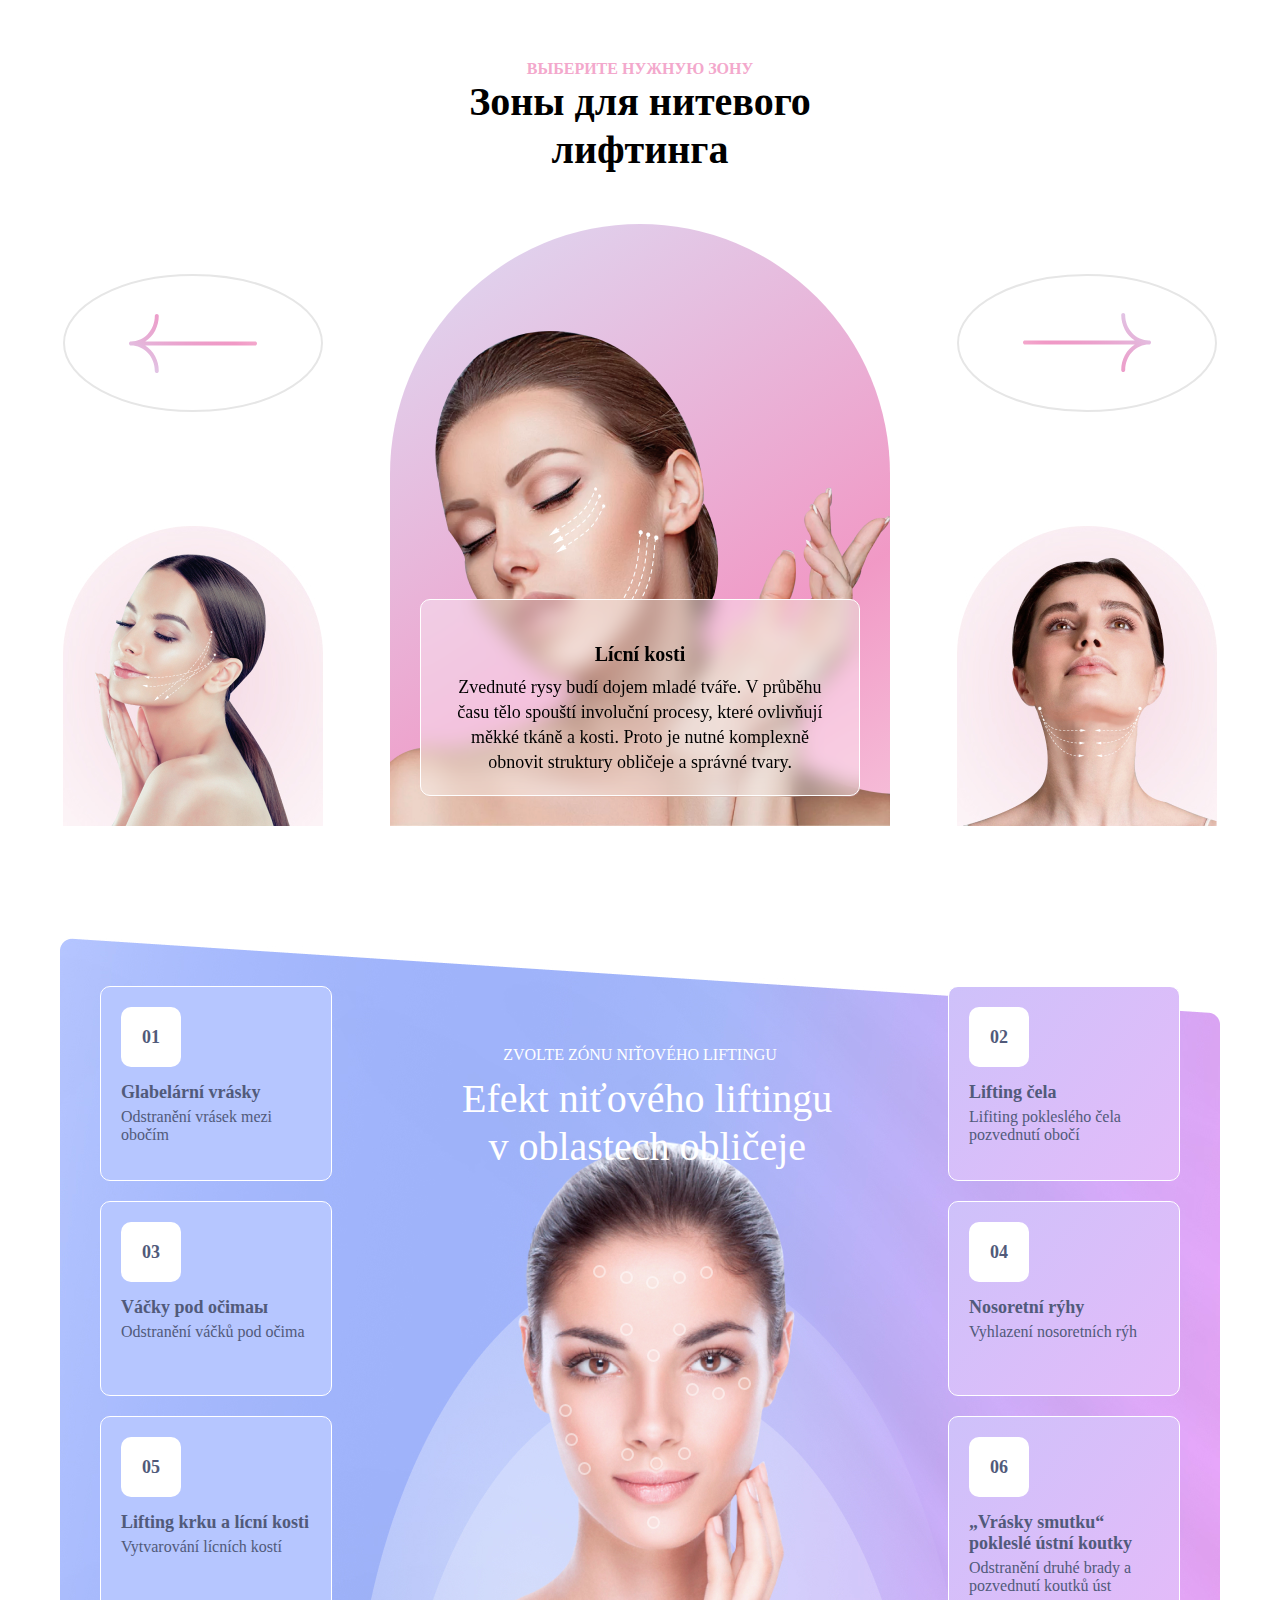
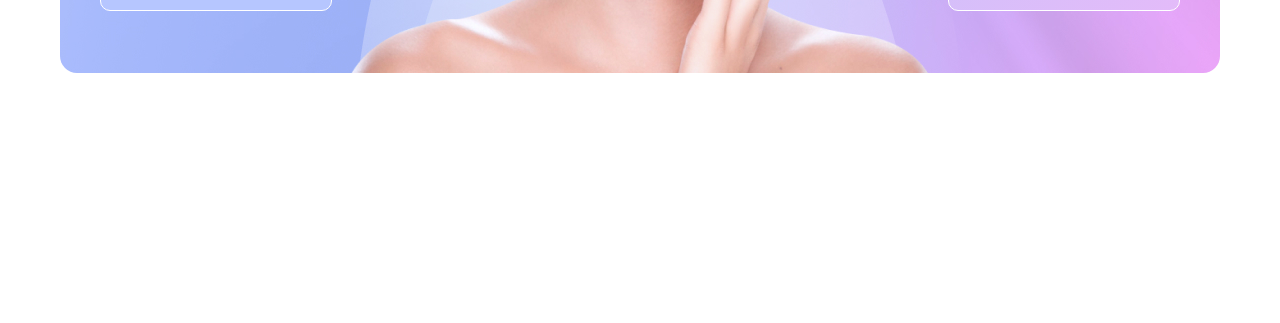
==== src/index.html @ 5f9438d7 "updated slider added chezh text" ====
<!DOCTYPE html>
<html lang="ru">
<head>
  <meta charset="UTF-8">
  <meta name="viewport" content="width=device-width, initial-scale=1.0">
  <title>Project Name</title>
  <link rel="stylesheet" href="css/style.css">
  <link rel="preload" as="image" href="./img/big-one_1.png">
  <link rel="preload" as="image" href="./img/big-one_2.png">
  <link rel="preload" as="image" href="./img/big-one_3.png">
  <link rel="preload" as="image" href="./img/big-one_4.png">
  <link rel="preload" as="image" href="./img/big-one_5.png">
  <link rel="preload" as="image" href="./img/big-one_6.png">
  <link rel="preload" as="image" href="./img/small-one_1.jpg">
  <link rel="preload" as="image" href="./img/small-one_2.jpg">
  <link rel="preload" as="image" href="./img/small-one_3.jpg">
  <link rel="preload" as="image" href="./img/small-one_4.jpg">
  <link rel="preload" as="image" href="./img/small-one_5.jpg">
  <link rel="preload" as="image" href="./img/small-one_6.jpg">
</head>
<body>  

<section class="lift">
  <div class="container">
    <div class="lift-title">
      <div class="lift-title__uptitle">Выберите нужную зону</div>
      <h2 class="lift-title__title">Зоны для нитевого лифтинга</h2>
    </div>
    <div class="lift-slider">
      <div class="lift-slider__1 lift-slider_small">
        <div class="lift-slider__button">
          <img src="./img/arrow-left.svg" class="arrow-left">
        </div>
        <div class="lift-slider__image_small">
          <img src="./img/small-one_1.jpg" class="slider-item">
        </div>
      </div>
      <div class="lift-slider__2 lift-slider_big">
        <div class="lift-slider__image_big">
          <img src="./img/big-one_2.png" class="slider-item">
          <div class="lift-slider__description">
            <!-- <img src="./img/arrow-down.svg" class="lift-slider__description-img-pc">
            <img src="./img/arrow-down-mobile.svg" class="lift-slider__description-img-mobile"> -->
            <div class="lift-slider__title">
              Lícní kosti
            </div>
            <div class="lift-slider__subtitle">
              Zvednuté rysy budí dojem mladé tváře. V průběhu času tělo spouští involuční procesy, které
              ovlivňují měkké tkáně a kosti. Proto je nutné komplexně obnovit struktury obličeje a správné tvary.
            </div>
          </div>
        </div>
      </div>
      <div class="lift-slider__3 lift-slider_small">
        <div class="lift-slider__button">
          <img src="./img/arrow-right.svg" class="arrow-right">
        </div>
        <div class="lift-slider__image_small">
          <img src="./img/small-one_3.jpg" class="slider-item">
        </div>
      </div>
    </div>
    <div class="lift-arrows-mobile">
      <img src="./img/arrow-left.svg" class="arrow-left">
      <img src="./img/arrow-right.svg" class="arrow-right">
    </div>
  </div>
</section>

<section class="zone">
  <div class="container">
    <div class="zone-block">
      <div class="zone-description">
        <div class="zone-desciprtion__item" data-zone="1">
          <div class="zone-desciprtion__item-count">
            01
          </div>
          <div class="zone-desciprtion__item-title">
            Glabelární vrásky
          </div>
          <div class="zone-desciprtion__item-description">
            Odstranění vrásek mezi obočím
          </div>
        </div>
        <div class="zone-desciprtion__item" data-zone="3">
          <div class="zone-desciprtion__item-count">
            03
          </div>
          <div class="zone-desciprtion__item-title">
            Váčky pod očimaы
          </div>
          <div class="zone-desciprtion__item-description">
            Odstranění váčků pod očima
          </div>
        </div>
        <div class="zone-desciprtion__item" data-zone="5">
          <div class="zone-desciprtion__item-count">
            05
          </div>
          <div class="zone-desciprtion__item-title">
            Lifting krku a lícní kosti
          </div>
          <div class="zone-desciprtion__item-description">
            Vytvarování lícních kostí
          </div>
        </div>
      </div>
      <div class="zone-center">
        <div class="zone-center__uptitle" style="text-transform: uppercase;">
          Zvolte zónu niťového liftingu
        </div>
        <div class="zone-center__title">
          Efekt niťového liftingu v oblastech obličeje
        </div>
        <!-- zone dots -->
        <div class="zone-center__dots">
          <!-- zone dots 1 -->
          <div class="zone-center__dot_1 zone-center__dot-block" data-zone="1">
            <div class="zone-center__dot"></div>
            <div class="zone-center__dot"></div>
            <div class="zone-center__dot"></div>
          </div>
          <!-- zone dots 2 -->
          <div class="zone-center__dot_2 zone-center__dot-block" data-zone="2">
            <div class="zone-center__dot"></div>
            <div class="zone-center__dot"></div>
            <div class="zone-center__dot"></div>
            <div class="zone-center__dot"></div>
            <div class="zone-center__dot"></div>
          </div>
          <!-- zone dots 3 -->
          <div class="zone-center__dot_3 zone-center__dot-block" data-zone="3">
            <div class="zone-center__dot"></div>
            <div class="zone-center__dot"></div>
            <div class="zone-center__dot"></div>
          </div>
          <!-- zone dots 4 -->
          <div class="zone-center__dot_4 zone-center__dot-block" data-zone="4">
            <div class="zone-center__dot"></div>
            <div class="zone-center__dot"></div>
            <div class="zone-center__dot"></div>
          </div>
          <!-- zone dots 5 -->
          <div class="zone-center__dot_5 zone-center__dot-block" data-zone="5">
            <div class="zone-center__dot"></div>
            <div class="zone-center__dot"></div>
            <div class="zone-center__dot"></div>
          </div>
          <!-- zone dots 6 -->
          <div class="zone-center__dot_6 zone-center__dot-block" data-zone="6">
            <div class="zone-center__dot"></div>
          </div>
        </div>
        <!-- zone dots -->
        <div class="zone-center__description-mobile">
          <div class="zone-center__description-mobile__title">
            Название зоны
          </div>
          <div class="zone-center__description-mobile__subtitle">
            Разглаживание “мешков под глазами”
          </div>
        </div>
      </div>
      <div class="zone-description">
        <div class="zone-desciprtion__item zone-desciprtion__item_purple" data-zone="2">
          <div class="zone-desciprtion__item-count">
            02
          </div>
          <div class="zone-desciprtion__item-title">
            Lifting čela
          </div>
          <div class="zone-desciprtion__item-description">
            Lifiting pokleslého čela pozvednutí obočí
          </div>
        </div>
        <div class="zone-desciprtion__item zone-desciprtion__item_purple" data-zone="4">
          <div class="zone-desciprtion__item-count">
            04
          </div>
          <div class="zone-desciprtion__item-title">
            Nosoretní rýhy
          </div>
          <div class="zone-desciprtion__item-description">
            Vyhlazení nosoretních rýh
          </div>
        </div>
        <div class="zone-desciprtion__item zone-desciprtion__item_purple" data-zone="6">
          <div class="zone-desciprtion__item-count">
            06
          </div>
          <div class="zone-desciprtion__item-title">
            „Vrásky smutku“ pokleslé ústní koutky
          </div>
          <div class="zone-desciprtion__item-description">
            Odstranění druhé brady a pozvednutí koutků úst
          </div>
        </div>
      </div>
    </div>
  </div>
</section>

<script src="js/main.js"></script>
</body>
</html>
---- src/css/style.css ----
/*! normalize.css v8.0.1 | MIT License | github.com/necolas/normalize.css */
/* Document
   ========================================================================== */
/**
 * 1. Correct the line height in all browsers.
 * 2. Prevent adjustments of font size after orientation changes in iOS.
 */
html {
  line-height: 1.15;
  /* 1 */
  -webkit-text-size-adjust: 100%;
  /* 2 */
}

/* Sections
   ========================================================================== */
/**
 * Remove the margin in all browsers.
 */
body {
  margin: 0;
  font-variant-numeric: lining-nums;
  font-feature-settings: 'lnum';
  -moz-font-feature-settings: 'lnum=1';
  -ms-font-feature-settings: 'lnum';
  -webkit-font-feature-settings: 'lnum';
  -o-font-feature-settings: 'lnum';
}

/**
 * Render the `main` element consistently in IE.
 */
main {
  display: block;
}

/**
 * Correct the font size and margin on `h1` elements within `section` and
 * `article` contexts in Chrome, Firefox, and Safari.
 */
h1 {
  font-size: 2em;
  margin: 0.67em 0;
}

/* Grouping content
   ========================================================================== */
/**
 * 1. Add the correct box sizing in Firefox.
 * 2. Show the overflow in Edge and IE.
 */
hr {
  -webkit-box-sizing: content-box;
          box-sizing: content-box;
  /* 1 */
  height: 0;
  /* 1 */
  overflow: visible;
  /* 2 */
}

/**
 * 1. Correct the inheritance and scaling of font size in all browsers.
 * 2. Correct the odd `em` font sizing in all browsers.
 */
pre {
  font-family: monospace, monospace;
  /* 1 */
  font-size: 1em;
  /* 2 */
}

/* Text-level semantics
   ========================================================================== */
/**
 * Remove the gray background on active links in IE 10.
 */
a {
  background-color: transparent;
}

/**
 * 1. Remove the bottom border in Chrome 57-
 * 2. Add the correct text decoration in Chrome, Edge, IE, Opera, and Safari.
 */
abbr[title] {
  border-bottom: none;
  /* 1 */
  text-decoration: underline;
  /* 2 */
  -webkit-text-decoration: underline dotted;
          text-decoration: underline dotted;
  /* 2 */
}

/**
 * Add the correct font weight in Chrome, Edge, and Safari.
 */
b,
strong {
  font-weight: bolder;
}

/**
 * 1. Correct the inheritance and scaling of font size in all browsers.
 * 2. Correct the odd `em` font sizing in all browsers.
 */
code,
kbd,
samp {
  font-family: monospace, monospace;
  /* 1 */
  font-size: 1em;
  /* 2 */
}

/**
 * Add the correct font size in all browsers.
 */
small {
  font-size: 80%;
}

/**
 * Prevent `sub` and `sup` elements from affecting the line height in
 * all browsers.
 */
sub,
sup {
  font-size: 75%;
  line-height: 0;
  position: relative;
  vertical-align: baseline;
}

sub {
  bottom: -0.25em;
}

sup {
  top: -0.5em;
}

/* Embedded content
   ========================================================================== */
/**
 * Remove the border on images inside links in IE 10.
 */
img {
  border-style: none;
}

/* Forms
   ========================================================================== */
/**
 * 1. Change the font styles in all browsers.
 * 2. Remove the margin in Firefox and Safari.
 */
button,
input,
optgroup,
select,
textarea {
  font-family: inherit;
  /* 1 */
  font-size: 100%;
  /* 1 */
  line-height: 1.15;
  /* 1 */
  margin: 0;
  /* 2 */
}

/**
 * Show the overflow in IE.
 * 1. Show the overflow in Edge.
 */
button,
input {
  /* 1 */
  overflow: visible;
}

/**
 * Remove the inheritance of text transform in Edge, Firefox, and IE.
 * 1. Remove the inheritance of text transform in Firefox.
 */
button,
select {
  /* 1 */
  text-transform: none;
}

/**
 * Correct the inability to style clickable types in iOS and Safari.
 */
button,
[type="button"],
[type="reset"],
[type="submit"] {
  -webkit-appearance: button;
}

/**
 * Remove the inner border and padding in Firefox.
 */
button::-moz-focus-inner,
[type="button"]::-moz-focus-inner,
[type="reset"]::-moz-focus-inner,
[type="submit"]::-moz-focus-inner {
  border-style: none;
  padding: 0;
}

/**
 * Restore the focus styles unset by the previous rule.
 */
button:-moz-focusring,
[type="button"]:-moz-focusring,
[type="reset"]:-moz-focusring,
[type="submit"]:-moz-focusring {
  outline: 1px dotted ButtonText;
}

/**
 * Correct the padding in Firefox.
 */
fieldset {
  padding: 0.35em 0.75em 0.625em;
}

/**
 * 1. Correct the text wrapping in Edge and IE.
 * 2. Correct the color inheritance from `fieldset` elements in IE.
 * 3. Remove the padding so developers are not caught out when they zero out
 *    `fieldset` elements in all browsers.
 */
legend {
  -webkit-box-sizing: border-box;
          box-sizing: border-box;
  /* 1 */
  color: inherit;
  /* 2 */
  display: table;
  /* 1 */
  max-width: 100%;
  /* 1 */
  padding: 0;
  /* 3 */
  white-space: normal;
  /* 1 */
}

/**
 * Add the correct vertical alignment in Chrome, Firefox, and Opera.
 */
progress {
  vertical-align: baseline;
}

/**
 * Remove the default vertical scrollbar in IE 10+.
 */
textarea {
  overflow: auto;
}

/**
 * 1. Add the correct box sizing in IE 10.
 * 2. Remove the padding in IE 10.
 */
[type="checkbox"],
[type="radio"] {
  -webkit-box-sizing: border-box;
          box-sizing: border-box;
  /* 1 */
  padding: 0;
  /* 2 */
}

/**
 * Correct the cursor style of increment and decrement buttons in Chrome.
 */
[type="number"]::-webkit-inner-spin-button,
[type="number"]::-webkit-outer-spin-button {
  height: auto;
}

/**
 * 1. Correct the odd appearance in Chrome and Safari.
 * 2. Correct the outline style in Safari.
 */
[type="search"] {
  -webkit-appearance: textfield;
  /* 1 */
  outline-offset: -2px;
  /* 2 */
}

/**
 * Remove the inner padding in Chrome and Safari on macOS.
 */
[type="search"]::-webkit-search-decoration {
  -webkit-appearance: none;
}

/**
 * 1. Correct the inability to style clickable types in iOS and Safari.
 * 2. Change font properties to `inherit` in Safari.
 */
::-webkit-file-upload-button {
  -webkit-appearance: button;
  /* 1 */
  font: inherit;
  /* 2 */
}

/* Interactive
   ========================================================================== */
/*
 * Add the correct display in Edge, IE 10+, and Firefox.
 */
details {
  display: block;
}

/*
 * Add the correct display in all browsers.
 */
summary {
  display: list-item;
}

/* Misc
   ========================================================================== */
/**
 * Add the correct display in IE 10+.
 */
template {
  display: none;
}

/**
 * Add the correct display in IE 10.
 */
[hidden] {
  display: none;
}

h1, h2, h3, h4, h5, h6 {
  margin: 0;
}

ul {
  padding: 0;
}

ul li {
  list-style: none;
  margin: 0;
}

button {
  border: none;
  outline: none;
}

input {
  outline: none;
}

.slick-slide:focus {
  outline: none;
}

a {
  text-decoration: none;
  color: inherit;
}

a:visited {
  text-decoration: none;
  color: inherit;
}

/* Slider */
.slick-slider {
  position: relative;
  display: block;
  -webkit-box-sizing: border-box;
          box-sizing: border-box;
  -webkit-user-select: none;
  -moz-user-select: none;
  -ms-user-select: none;
  user-select: none;
  -webkit-touch-callout: none;
  -khtml-user-select: none;
  -ms-touch-action: pan-y;
  touch-action: pan-y;
  -webkit-tap-highlight-color: transparent;
}

.slick-list {
  position: relative;
  display: block;
  overflow: hidden;
  margin: 0;
  padding: 0;
}

.slick-list:focus {
  outline: none;
}

.slick-list.dragging {
  cursor: pointer;
  cursor: hand;
}

.slick-slider .slick-track,
.slick-slider .slick-list {
  -webkit-transform: translate3d(0, 0, 0);
  transform: translate3d(0, 0, 0);
}

.slick-track {
  position: relative;
  top: 0;
  left: 0;
  display: block;
  margin-left: auto;
  margin-right: auto;
}

.slick-track:before,
.slick-track:after {
  display: table;
  content: '';
}

.slick-track:after {
  clear: both;
}

.slick-loading .slick-track {
  visibility: hidden;
}

.slick-slide {
  display: none;
  float: left;
  height: 100%;
  min-height: 1px;
}

[dir='rtl'] .slick-slide {
  float: right;
}

.slick-slide img {
  display: block;
}

.slick-slide.slick-loading img {
  display: none;
}

.slick-slide.dragging img {
  pointer-events: none;
}

.slick-initialized .slick-slide {
  display: block;
}

.slick-loading .slick-slide {
  visibility: hidden;
}

.slick-vertical .slick-slide {
  display: block;
  height: auto;
  border: 1px solid transparent;
}

.slick-arrow.slick-hidden {
  display: none;
}

.fade-in {
  -webkit-animation: fadeIn ease 0.5s;
          animation: fadeIn ease 0.5s;
}

@keyframes fadeIn {
  0% {
    opacity: 0;
  }
  100% {
    opacity: 1;
  }
}

@-webkit-keyframes fadeIn {
  0% {
    opacity: 0;
  }
  100% {
    opacity: 1;
  }
}

body.compensate-for-scrollbar {
  overflow: hidden;
}

.fancybox-active {
  height: auto;
}

.fancybox-is-hidden {
  left: -9999px;
  margin: 0;
  position: absolute !important;
  top: -9999px;
  visibility: hidden;
}

.fancybox-container {
  -webkit-backface-visibility: hidden;
  height: 100%;
  left: 0;
  outline: none;
  position: fixed;
  -webkit-tap-highlight-color: transparent;
  top: 0;
  -ms-touch-action: manipulation;
  touch-action: manipulation;
  -webkit-transform: translateZ(0);
          transform: translateZ(0);
  width: 100%;
  z-index: 99992;
}

.fancybox-container * {
  -webkit-box-sizing: border-box;
          box-sizing: border-box;
}

.fancybox-outer,
.fancybox-inner,
.fancybox-bg,
.fancybox-stage {
  bottom: 0;
  left: 0;
  position: absolute;
  right: 0;
  top: 0;
}

.fancybox-outer {
  -webkit-overflow-scrolling: touch;
  overflow-y: auto;
}

.fancybox-bg {
  background: #1e1e1e;
  opacity: 0;
  -webkit-transition-duration: inherit;
          transition-duration: inherit;
  -webkit-transition-property: opacity;
  transition-property: opacity;
  -webkit-transition-timing-function: cubic-bezier(0.47, 0, 0.74, 0.71);
          transition-timing-function: cubic-bezier(0.47, 0, 0.74, 0.71);
}

.fancybox-is-open .fancybox-bg {
  opacity: .9;
  -webkit-transition-timing-function: cubic-bezier(0.22, 0.61, 0.36, 1);
          transition-timing-function: cubic-bezier(0.22, 0.61, 0.36, 1);
}

.fancybox-infobar,
.fancybox-toolbar,
.fancybox-caption,
.fancybox-navigation .fancybox-button {
  direction: ltr;
  opacity: 0;
  position: absolute;
  -webkit-transition: opacity .25s ease, visibility 0s ease .25s;
  transition: opacity .25s ease, visibility 0s ease .25s;
  visibility: hidden;
  z-index: 99997;
}

.fancybox-show-infobar .fancybox-infobar,
.fancybox-show-toolbar .fancybox-toolbar,
.fancybox-show-caption .fancybox-caption,
.fancybox-show-nav .fancybox-navigation .fancybox-button {
  opacity: 1;
  -webkit-transition: opacity .25s ease 0s, visibility 0s ease 0s;
  transition: opacity .25s ease 0s, visibility 0s ease 0s;
  visibility: visible;
}

.fancybox-infobar {
  color: #ccc;
  font-size: 13px;
  -webkit-font-smoothing: subpixel-antialiased;
  height: 44px;
  left: 0;
  line-height: 44px;
  min-width: 44px;
  mix-blend-mode: difference;
  padding: 0 10px;
  pointer-events: none;
  top: 0;
  -webkit-touch-callout: none;
  -webkit-user-select: none;
  -moz-user-select: none;
  -ms-user-select: none;
  user-select: none;
}

.fancybox-toolbar {
  right: 0;
  top: 0;
}

.fancybox-stage {
  direction: ltr;
  overflow: visible;
  -webkit-transform: translateZ(0);
          transform: translateZ(0);
  z-index: 99994;
}

.fancybox-is-open .fancybox-stage {
  overflow: hidden;
}

.fancybox-slide {
  -webkit-backface-visibility: hidden;
  /* Using without prefix would break IE11 */
  display: none;
  height: 100%;
  left: 0;
  outline: none;
  overflow: auto;
  -webkit-overflow-scrolling: touch;
  padding: 44px;
  position: absolute;
  text-align: center;
  top: 0;
  -webkit-transition-property: opacity, -webkit-transform;
  transition-property: opacity, -webkit-transform;
  transition-property: transform, opacity;
  transition-property: transform, opacity, -webkit-transform;
  white-space: normal;
  width: 100%;
  z-index: 99994;
}

.fancybox-slide::before {
  content: '';
  display: inline-block;
  font-size: 0;
  height: 100%;
  vertical-align: middle;
  width: 0;
}

.fancybox-is-sliding .fancybox-slide,
.fancybox-slide--previous,
.fancybox-slide--current,
.fancybox-slide--next {
  display: block;
}

.fancybox-slide--image {
  overflow: hidden;
  padding: 44px 0;
}

.fancybox-slide--image::before {
  display: none;
}

.fancybox-slide--html {
  padding: 6px;
}

.fancybox-content {
  background: #fff;
  display: inline-block;
  margin: 0;
  max-width: 100%;
  overflow: auto;
  -webkit-overflow-scrolling: touch;
  padding: 44px;
  position: relative;
  text-align: left;
  vertical-align: middle;
}

.fancybox-slide--image .fancybox-content {
  -webkit-animation-timing-function: cubic-bezier(0.5, 0, 0.14, 1);
          animation-timing-function: cubic-bezier(0.5, 0, 0.14, 1);
  -webkit-backface-visibility: hidden;
  background: transparent;
  background-repeat: no-repeat;
  background-size: 100% 100%;
  left: 0;
  max-width: none;
  overflow: visible;
  padding: 0;
  position: absolute;
  top: 0;
  -webkit-transform-origin: top left;
          transform-origin: top left;
  -webkit-transition-property: opacity, -webkit-transform;
  transition-property: opacity, -webkit-transform;
  transition-property: transform, opacity;
  transition-property: transform, opacity, -webkit-transform;
  -webkit-user-select: none;
  -moz-user-select: none;
  -ms-user-select: none;
  user-select: none;
  z-index: 99995;
}

.fancybox-can-zoomOut .fancybox-content {
  cursor: -webkit-zoom-out;
  cursor: zoom-out;
}

.fancybox-can-zoomIn .fancybox-content {
  cursor: -webkit-zoom-in;
  cursor: zoom-in;
}

.fancybox-can-swipe .fancybox-content,
.fancybox-can-pan .fancybox-content {
  cursor: -webkit-grab;
  cursor: grab;
}

.fancybox-is-grabbing .fancybox-content {
  cursor: -webkit-grabbing;
  cursor: grabbing;
}

.fancybox-container [data-selectable='true'] {
  cursor: text;
}

.fancybox-image,
.fancybox-spaceball {
  background: transparent;
  border: 0;
  height: 100%;
  left: 0;
  margin: 0;
  max-height: none;
  max-width: none;
  padding: 0;
  position: absolute;
  top: 0;
  -webkit-user-select: none;
  -moz-user-select: none;
  -ms-user-select: none;
  user-select: none;
  width: 100%;
}

.fancybox-spaceball {
  z-index: 1;
}

.fancybox-slide--video .fancybox-content,
.fancybox-slide--map .fancybox-content,
.fancybox-slide--pdf .fancybox-content,
.fancybox-slide--iframe .fancybox-content {
  height: 100%;
  overflow: visible;
  padding: 0;
  width: 100%;
}

.fancybox-slide--video .fancybox-content {
  background: #000;
}

.fancybox-slide--map .fancybox-content {
  background: #e5e3df;
}

.fancybox-slide--iframe .fancybox-content {
  background: #fff;
}

.fancybox-video,
.fancybox-iframe {
  background: transparent;
  border: 0;
  display: block;
  height: 100%;
  margin: 0;
  overflow: hidden;
  padding: 0;
  width: 100%;
}

/* Fix iOS */
.fancybox-iframe {
  left: 0;
  position: absolute;
  top: 0;
}

.fancybox-error {
  background: #fff;
  cursor: default;
  max-width: 400px;
  padding: 40px;
  width: 100%;
}

.fancybox-error p {
  color: #444;
  font-size: 16px;
  line-height: 20px;
  margin: 0;
  padding: 0;
}

/* Buttons */
.fancybox-button {
  background: rgba(30, 30, 30, 0.6);
  border: 0;
  border-radius: 0;
  -webkit-box-shadow: none;
          box-shadow: none;
  cursor: pointer;
  display: inline-block;
  height: 44px;
  margin: 0;
  padding: 10px;
  position: relative;
  -webkit-transition: color .2s;
  transition: color .2s;
  vertical-align: top;
  visibility: inherit;
  width: 44px;
}

.fancybox-button,
.fancybox-button:visited,
.fancybox-button:link {
  color: #ccc;
}

.fancybox-button:hover {
  color: #fff;
}

.fancybox-button:focus {
  outline: none;
}

.fancybox-button.fancybox-focus {
  outline: 1px dotted;
}

.fancybox-button[disabled],
.fancybox-button[disabled]:hover {
  color: #888;
  cursor: default;
  outline: none;
}

/* Fix IE11 */
.fancybox-button div {
  height: 100%;
}

.fancybox-button svg {
  display: block;
  height: 100%;
  overflow: visible;
  position: relative;
  width: 100%;
}

.fancybox-button svg path {
  fill: currentColor;
  stroke-width: 0;
}

.fancybox-button--play svg:nth-child(2),
.fancybox-button--fsenter svg:nth-child(2) {
  display: none;
}

.fancybox-button--pause svg:nth-child(1),
.fancybox-button--fsexit svg:nth-child(1) {
  display: none;
}

.fancybox-progress {
  background: #ff5268;
  height: 2px;
  left: 0;
  position: absolute;
  right: 0;
  top: 0;
  -webkit-transform: scaleX(0);
          transform: scaleX(0);
  -webkit-transform-origin: 0;
          transform-origin: 0;
  -webkit-transition-property: -webkit-transform;
  transition-property: -webkit-transform;
  transition-property: transform;
  transition-property: transform, -webkit-transform;
  -webkit-transition-timing-function: linear;
          transition-timing-function: linear;
  z-index: 99998;
}

/* Close button on the top right corner of html content */
.fancybox-close-small {
  background: transparent;
  border: 0;
  border-radius: 0;
  color: #ccc;
  cursor: pointer;
  opacity: .8;
  padding: 8px;
  position: absolute;
  right: -12px;
  top: -44px;
  z-index: 401;
}

.fancybox-close-small:hover {
  color: #fff;
  opacity: 1;
}

.fancybox-slide--html .fancybox-close-small {
  color: currentColor;
  padding: 10px;
  right: 0;
  top: 0;
}

.fancybox-slide--image.fancybox-is-scaling .fancybox-content {
  overflow: hidden;
}

.fancybox-is-scaling .fancybox-close-small,
.fancybox-is-zoomable.fancybox-can-pan .fancybox-close-small {
  display: none;
}

/* Navigation arrows */
.fancybox-navigation .fancybox-button {
  background-clip: content-box;
  height: 100px;
  opacity: 0;
  position: absolute;
  top: calc(50% - 50px);
  width: 70px;
}

.fancybox-navigation .fancybox-button div {
  padding: 7px;
}

.fancybox-navigation .fancybox-button--arrow_left {
  left: 0;
  left: env(safe-area-inset-left);
  padding: 31px 26px 31px 6px;
}

.fancybox-navigation .fancybox-button--arrow_right {
  padding: 31px 6px 31px 26px;
  right: 0;
  right: env(safe-area-inset-right);
}

/* Caption */
.fancybox-caption {
  background: -webkit-gradient(linear, left bottom, left top, from(rgba(0, 0, 0, 0.85)), color-stop(50%, rgba(0, 0, 0, 0.3)), color-stop(65%, rgba(0, 0, 0, 0.15)), color-stop(75.5%, rgba(0, 0, 0, 0.075)), color-stop(82.85%, rgba(0, 0, 0, 0.037)), color-stop(88%, rgba(0, 0, 0, 0.019)), to(rgba(0, 0, 0, 0)));
  background: linear-gradient(to top, rgba(0, 0, 0, 0.85) 0%, rgba(0, 0, 0, 0.3) 50%, rgba(0, 0, 0, 0.15) 65%, rgba(0, 0, 0, 0.075) 75.5%, rgba(0, 0, 0, 0.037) 82.85%, rgba(0, 0, 0, 0.019) 88%, rgba(0, 0, 0, 0) 100%);
  bottom: 0;
  color: #eee;
  font-size: 14px;
  font-weight: 400;
  left: 0;
  line-height: 1.5;
  padding: 75px 44px 25px 44px;
  pointer-events: none;
  right: 0;
  text-align: center;
  z-index: 99996;
}

.fancybox-caption--separate {
  margin-top: -50px;
}

.fancybox-caption__body {
  max-height: 50vh;
  overflow: auto;
  pointer-events: all;
}

.fancybox-caption a,
.fancybox-caption a:link,
.fancybox-caption a:visited {
  color: #ccc;
  text-decoration: none;
}

.fancybox-caption a:hover {
  color: #fff;
  text-decoration: underline;
}

/* Loading indicator */
.fancybox-loading {
  -webkit-animation: fancybox-rotate 1s linear infinite;
          animation: fancybox-rotate 1s linear infinite;
  background: transparent;
  border: 4px solid #888;
  border-bottom-color: #fff;
  border-radius: 50%;
  height: 50px;
  left: 50%;
  margin: -25px 0 0 -25px;
  opacity: .7;
  padding: 0;
  position: absolute;
  top: 50%;
  width: 50px;
  z-index: 99999;
}

@-webkit-keyframes fancybox-rotate {
  100% {
    -webkit-transform: rotate(360deg);
            transform: rotate(360deg);
  }
}

@keyframes fancybox-rotate {
  100% {
    -webkit-transform: rotate(360deg);
            transform: rotate(360deg);
  }
}

/* Transition effects */
.fancybox-animated {
  -webkit-transition-timing-function: cubic-bezier(0, 0, 0.25, 1);
          transition-timing-function: cubic-bezier(0, 0, 0.25, 1);
}

/* transitionEffect: slide */
.fancybox-fx-slide.fancybox-slide--previous {
  opacity: 0;
  -webkit-transform: translate3d(-100%, 0, 0);
          transform: translate3d(-100%, 0, 0);
}

.fancybox-fx-slide.fancybox-slide--next {
  opacity: 0;
  -webkit-transform: translate3d(100%, 0, 0);
          transform: translate3d(100%, 0, 0);
}

.fancybox-fx-slide.fancybox-slide--current {
  opacity: 1;
  -webkit-transform: translate3d(0, 0, 0);
          transform: translate3d(0, 0, 0);
}

/* transitionEffect: fade */
.fancybox-fx-fade.fancybox-slide--previous,
.fancybox-fx-fade.fancybox-slide--next {
  opacity: 0;
  -webkit-transition-timing-function: cubic-bezier(0.19, 1, 0.22, 1);
          transition-timing-function: cubic-bezier(0.19, 1, 0.22, 1);
}

.fancybox-fx-fade.fancybox-slide--current {
  opacity: 1;
}

/* transitionEffect: zoom-in-out */
.fancybox-fx-zoom-in-out.fancybox-slide--previous {
  opacity: 0;
  -webkit-transform: scale3d(1.5, 1.5, 1.5);
          transform: scale3d(1.5, 1.5, 1.5);
}

.fancybox-fx-zoom-in-out.fancybox-slide--next {
  opacity: 0;
  -webkit-transform: scale3d(0.5, 0.5, 0.5);
          transform: scale3d(0.5, 0.5, 0.5);
}

.fancybox-fx-zoom-in-out.fancybox-slide--current {
  opacity: 1;
  -webkit-transform: scale3d(1, 1, 1);
          transform: scale3d(1, 1, 1);
}

/* transitionEffect: rotate */
.fancybox-fx-rotate.fancybox-slide--previous {
  opacity: 0;
  -webkit-transform: rotate(-360deg);
          transform: rotate(-360deg);
}

.fancybox-fx-rotate.fancybox-slide--next {
  opacity: 0;
  -webkit-transform: rotate(360deg);
          transform: rotate(360deg);
}

.fancybox-fx-rotate.fancybox-slide--current {
  opacity: 1;
  -webkit-transform: rotate(0deg);
          transform: rotate(0deg);
}

/* transitionEffect: circular */
.fancybox-fx-circular.fancybox-slide--previous {
  opacity: 0;
  -webkit-transform: scale3d(0, 0, 0) translate3d(-100%, 0, 0);
          transform: scale3d(0, 0, 0) translate3d(-100%, 0, 0);
}

.fancybox-fx-circular.fancybox-slide--next {
  opacity: 0;
  -webkit-transform: scale3d(0, 0, 0) translate3d(100%, 0, 0);
          transform: scale3d(0, 0, 0) translate3d(100%, 0, 0);
}

.fancybox-fx-circular.fancybox-slide--current {
  opacity: 1;
  -webkit-transform: scale3d(1, 1, 1) translate3d(0, 0, 0);
          transform: scale3d(1, 1, 1) translate3d(0, 0, 0);
}

/* transitionEffect: tube */
.fancybox-fx-tube.fancybox-slide--previous {
  -webkit-transform: translate3d(-100%, 0, 0) scale(0.1) skew(-10deg);
          transform: translate3d(-100%, 0, 0) scale(0.1) skew(-10deg);
}

.fancybox-fx-tube.fancybox-slide--next {
  -webkit-transform: translate3d(100%, 0, 0) scale(0.1) skew(10deg);
          transform: translate3d(100%, 0, 0) scale(0.1) skew(10deg);
}

.fancybox-fx-tube.fancybox-slide--current {
  -webkit-transform: translate3d(0, 0, 0) scale(1);
          transform: translate3d(0, 0, 0) scale(1);
}

/* Styling for Small-Screen Devices */
@media all and (max-height: 576px) {
  .fancybox-slide {
    padding-left: 6px;
    padding-right: 6px;
  }
  .fancybox-slide--image {
    padding: 6px 0;
  }
  .fancybox-close-small {
    right: -6px;
  }
  .fancybox-slide--image .fancybox-close-small {
    background: #4e4e4e;
    color: #f2f4f6;
    height: 36px;
    opacity: 1;
    padding: 6px;
    right: 0;
    top: 0;
    width: 36px;
  }
  .fancybox-caption {
    padding-left: 12px;
    padding-right: 12px;
  }
}

/* Share */
.fancybox-share {
  background: #f4f4f4;
  border-radius: 3px;
  max-width: 90%;
  padding: 30px;
  text-align: center;
}

.fancybox-share h1 {
  color: #222;
  font-size: 35px;
  font-weight: 700;
  margin: 0 0 20px 0;
}

.fancybox-share p {
  margin: 0;
  padding: 0;
}

.fancybox-share__button {
  border: 0;
  border-radius: 3px;
  display: inline-block;
  font-size: 14px;
  font-weight: 700;
  line-height: 40px;
  margin: 0 5px 10px 5px;
  min-width: 130px;
  padding: 0 15px;
  text-decoration: none;
  -webkit-transition: all .2s;
  transition: all .2s;
  -webkit-user-select: none;
  -moz-user-select: none;
  -ms-user-select: none;
  user-select: none;
  white-space: nowrap;
}

.fancybox-share__button:visited,
.fancybox-share__button:link {
  color: #fff;
}

.fancybox-share__button:hover {
  text-decoration: none;
}

.fancybox-share__button--fb {
  background: #3b5998;
}

.fancybox-share__button--fb:hover {
  background: #344e86;
}

.fancybox-share__button--pt {
  background: #bd081d;
}

.fancybox-share__button--pt:hover {
  background: #aa0719;
}

.fancybox-share__button--tw {
  background: #1da1f2;
}

.fancybox-share__button--tw:hover {
  background: #0d95e8;
}

.fancybox-share__button svg {
  height: 25px;
  margin-right: 7px;
  position: relative;
  top: -1px;
  vertical-align: middle;
  width: 25px;
}

.fancybox-share__button svg path {
  fill: #fff;
}

.fancybox-share__input {
  background: transparent;
  border: 0;
  border-bottom: 1px solid #d7d7d7;
  border-radius: 0;
  color: #5d5b5b;
  font-size: 14px;
  margin: 10px 0 0 0;
  outline: none;
  padding: 10px 15px;
  width: 100%;
}

/* Thumbs */
.fancybox-thumbs {
  background: #ddd;
  bottom: 0;
  display: none;
  margin: 0;
  -webkit-overflow-scrolling: touch;
  -ms-overflow-style: -ms-autohiding-scrollbar;
  padding: 2px 2px 4px 2px;
  position: absolute;
  right: 0;
  -webkit-tap-highlight-color: rgba(0, 0, 0, 0);
  top: 0;
  width: 212px;
  z-index: 99995;
}

.fancybox-thumbs-x {
  overflow-x: auto;
  overflow-y: hidden;
}

.fancybox-show-thumbs .fancybox-thumbs {
  display: block;
}

.fancybox-show-thumbs .fancybox-inner {
  right: 212px;
}

.fancybox-thumbs__list {
  font-size: 0;
  height: 100%;
  list-style: none;
  margin: 0;
  overflow-x: hidden;
  overflow-y: auto;
  padding: 0;
  position: absolute;
  position: relative;
  white-space: nowrap;
  width: 100%;
}

.fancybox-thumbs-x .fancybox-thumbs__list {
  overflow: hidden;
}

.fancybox-thumbs-y .fancybox-thumbs__list::-webkit-scrollbar {
  width: 7px;
}

.fancybox-thumbs-y .fancybox-thumbs__list::-webkit-scrollbar-track {
  background: #fff;
  border-radius: 10px;
  -webkit-box-shadow: inset 0 0 6px rgba(0, 0, 0, 0.3);
          box-shadow: inset 0 0 6px rgba(0, 0, 0, 0.3);
}

.fancybox-thumbs-y .fancybox-thumbs__list::-webkit-scrollbar-thumb {
  background: #2a2a2a;
  border-radius: 10px;
}

.fancybox-thumbs__list a {
  -webkit-backface-visibility: hidden;
  backface-visibility: hidden;
  background-color: rgba(0, 0, 0, 0.1);
  background-position: center center;
  background-repeat: no-repeat;
  background-size: cover;
  cursor: pointer;
  float: left;
  height: 75px;
  margin: 2px;
  max-height: calc(100% - 8px);
  max-width: calc(50% - 4px);
  outline: none;
  overflow: hidden;
  padding: 0;
  position: relative;
  -webkit-tap-highlight-color: transparent;
  width: 100px;
}

.fancybox-thumbs__list a::before {
  border: 6px solid #ff5268;
  bottom: 0;
  content: '';
  left: 0;
  opacity: 0;
  position: absolute;
  right: 0;
  top: 0;
  -webkit-transition: all 0.2s cubic-bezier(0.25, 0.46, 0.45, 0.94);
  transition: all 0.2s cubic-bezier(0.25, 0.46, 0.45, 0.94);
  z-index: 99991;
}

.fancybox-thumbs__list a:focus::before {
  opacity: .5;
}

.fancybox-thumbs__list a.fancybox-thumbs-active::before {
  opacity: 1;
}

/* Styling for Small-Screen Devices */
@media all and (max-width: 576px) {
  .fancybox-thumbs {
    width: 110px;
  }
  .fancybox-show-thumbs .fancybox-inner {
    right: 110px;
  }
  .fancybox-thumbs__list a {
    max-width: calc(100% - 10px);
  }
}

* {
  -webkit-box-sizing: border-box;
          box-sizing: border-box;
}

img {
  max-width: 100%;
}

a {
  text-decoration: none;
}

a:visited {
  color: #fff;
}

.container {
  width: 1160px;
  margin: auto;
}

@media (max-width: 1200px) {
  .container {
    width: 760px;
    width: 95%;
  }
}

@media (max-width: 768px) {
  .container {
    max-width: 580px;
  }
  .header-description {
    margin-top: 15px;
    font-size: 14px;
    margin-bottom: 0;
  }
  .header-title {
    font-size: 16px;
  }
}

@media (max-width: 480px) {
  .container {
    width: 750px;
    width: 85%;
  }
}

.lift {
  margin-top: 60px;
}

.lift-arrows-mobile {
  display: none;
}

.lift-title__title {
  margin-top: 10px;
  font-size: 40px;
  line-height: 48px;
  max-width: 500px;
  text-align: center;
  margin: auto;
  font-weight: bold;
}

.lift-title__uptitle {
  text-transform: uppercase;
  color: #F3A8CC;
  text-align: center;
  font-weight: bold;
}

.lift-slider {
  margin-top: 50px;
  display: -webkit-box;
  display: -ms-flexbox;
  display: flex;
  -webkit-box-pack: justify;
      -ms-flex-pack: justify;
          justify-content: space-between;
}

.lift-slider__2 {
  -webkit-transition: 1s;
  transition: 1s;
}

.lift-slider__button {
  margin-top: 50px;
}

.lift-slider__button img {
  cursor: pointer;
  border-radius: 60px;
}

.lift-slider_small {
  display: -webkit-box;
  display: -ms-flexbox;
  display: flex;
  -webkit-box-orient: vertical;
  -webkit-box-direction: normal;
      -ms-flex-direction: column;
          flex-direction: column;
  text-align: center;
  width: 23%;
}

.lift-slider_small img {
  max-width: 260px;
}

.lift-slider_big {
  position: relative;
}

.lift-slider__image_small {
  margin-top: auto;
  display: -webkit-box;
  display: -ms-flexbox;
  display: flex;
  -webkit-box-pack: center;
      -ms-flex-pack: center;
          justify-content: center;
  border-radius: 500px 500px 0px 0px;
  mix-blend-mode: normal;
}

.lift-slider__image_big {
  width: 500px;
  background: linear-gradient(147.33deg, #DDDBF4 -0.27%, rgba(230, 76, 154, 0.57) 70.27%, rgba(235, 100, 149, 0.18) 127.99%);
  border-radius: 500px 500px 0px 0px;
  display: -webkit-box;
  display: -ms-flexbox;
  display: flex;
}

.lift-slider__description {
  position: absolute;
  bottom: 0;
  text-align: center;
  background: rgba(255, 255, 255, 0.35);
  -webkit-backdrop-filter: blur(10px);
          backdrop-filter: blur(10px);
  border-radius: 10px;
  padding-top: 40px;
  padding-right: 30px;
  padding-left: 30px;
  padding-bottom: 20px;
  margin: 30px;
  border-radius: 10px;
  border: 1px solid #fff;
}

.lift-slider__description-img-pc {
  position: absolute;
  margin: auto;
  left: 0;
  right: 0;
  top: -30px;
}

.lift-slider__description-img-mobile {
  display: none;
}

.lift-slider__title {
  font-weight: bold;
  font-size: 20px;
  line-height: 140%;
}

.lift-slider__subtitle {
  margin-top: 7px;
  font-size: 18px;
  line-height: 140%;
}

@media (max-width: 1200px) {
  .lift-arrows-mobile {
    display: -webkit-box;
    display: -ms-flexbox;
    display: flex;
    -webkit-box-pack: center;
        -ms-flex-pack: center;
            justify-content: center;
  }
  .lift-arrows-mobile img {
    width: 180px;
    margin: 10px;
  }
  .lift-slider {
    -webkit-box-pack: center;
        -ms-flex-pack: center;
            justify-content: center;
  }
  .lift-slider_small {
    display: none;
  }
}

@media (max-width: 768px) {
  .lift-title__title {
    font-size: 30px;
    line-height: 100%;
  }
  .lift-title__uptitle {
    letter-spacing: 2px;
    font-size: 14px;
  }
  .lift-slider__title {
    font-size: 14px;
    line-height: 130%;
  }
  .lift-slider__subtitle {
    font-size: 12px;
  }
  .lift-slider__description {
    margin: 15px;
  }
  .lift-slider__description-img-pc {
    display: none;
  }
  .lift-slider__description-img-mobile {
    display: initial;
    position: absolute;
    left: 0;
    right: 0;
    margin: auto;
    top: -21px;
  }
}

@media (max-width: 550px) {
  .lift-arrows-mobile {
    -webkit-transform: translateY(75px);
            transform: translateY(75px);
  }
  .lift-arrows-mobile img {
    width: 47%;
    -webkit-box-pack: justify;
        -ms-flex-pack: justify;
            justify-content: space-between;
  }
  .lift-slider__image_big {
    width: 100%;
  }
  .lift-slider__description {
    -webkit-transform: translateY(85px);
            transform: translateY(85px);
    padding-top: 25px;
    padding-left: 15px;
    padding-right: 15px;
    padding-bottom: 15px;
  }
}

.zone {
  margin-top: 100px;
  margin-bottom: 250px;
  overflow: hidden;
}

.zone-block {
  display: -webkit-box;
  display: -ms-flexbox;
  display: flex;
  -webkit-box-pack: justify;
      -ms-flex-pack: justify;
          justify-content: space-between;
  height: 747px;
  background: url("../img/background.jpg") center center;
  padding: 40px;
  position: relative;
  border-radius: 17px;
}

.zone-desciprtion__item {
  margin-top: 20px;
  border: 1px solid #fff;
  border-radius: 10px;
  background: #B6C6FF;
  color: #515A7A;
  padding: 20px;
  width: 232px;
  height: 195px;
  cursor: pointer;
  -webkit-transition: 0.5s;
  transition: 0.5s;
}

.zone-desciprtion__item_purple {
  background: linear-gradient(129.06deg, #CEC1FA 0%, #E3BBF9 100%);
}

.zone-desciprtion__item_active {
  background: #FFFFFF;
}

.zone-desciprtion__item_active .zone-desciprtion__item-count {
  background: #606C93;
  color: #fff;
}

.zone-desciprtion__item-count {
  display: -webkit-box;
  display: -ms-flexbox;
  display: flex;
  -webkit-box-pack: center;
      -ms-flex-pack: center;
          justify-content: center;
  -webkit-box-align: center;
      -ms-flex-align: center;
          align-items: center;
  width: 60px;
  height: 60px;
  background: #fff;
  font-weight: bold;
  font-size: 18px;
  border-radius: 10px;
}

.zone-desciprtion__item-title {
  margin-top: 15px;
  font-weight: bold;
  font-size: 18px;
}

.zone-desciprtion__item-description {
  margin-top: 5px;
}

.zone-center {
  color: #fff;
  text-align: center;
  padding-top: 80px;
}

.zone-center__dot {
  width: 13px;
  height: 13px;
  background: rgba(255, 255, 255, 0.1);
  opacity: 0.49;
  border: 2px solid #FFFFFF;
  -webkit-box-sizing: border-box;
          box-sizing: border-box;
  -webkit-backdrop-filter: blur(30px);
          backdrop-filter: blur(30px);
  border-radius: 50px;
}

.zone-center__dot-block {
  height: 0;
}

.zone-center__dot-block_active .zone-center__dot {
  background: #d40fff;
}

.zone-center__dots {
  -webkit-transform: translate(-13px, 56px);
          transform: translate(-13px, 56px);
}

.zone-center__description-mobile {
  display: none;
}

.zone-center__uptitle {
  text-transform: uppercase;
  font-size: 16px;
}

.zone-center__title {
  margin-top: 10px;
  font-size: 40px;
  line-height: 48px;
  position: absolute;
  -webkit-transform: translateX(-14%);
          transform: translateX(-14%);
  width: 400px;
}

@media (max-width: 1200px) {
  .zone-block {
    -webkit-box-pack: center;
        -ms-flex-pack: center;
            justify-content: center;
  }
  .zone-description {
    display: none;
  }
  .zone-center {
    display: -webkit-box;
    display: -ms-flexbox;
    display: flex;
    -webkit-box-orient: vertical;
    -webkit-box-direction: normal;
        -ms-flex-direction: column;
            flex-direction: column;
  }
  .zone-center__dot-block {
    width: initial;
  }
  .zone-center__description-mobile {
    color: #515A7A;
    margin-top: auto;
    max-width: 500px;
    padding: 30px;
    background: rgba(255, 255, 255, 0.8);
    -webkit-box-shadow: -4px 4px 60px rgba(107, 127, 200, 0.6);
            box-shadow: -4px 4px 60px rgba(107, 127, 200, 0.6);
    border-radius: 10px;
    line-height: 140%;
    position: absolute;
    bottom: 15px;
    left: 15px;
    right: 15px;
    margin: auto;
  }
  .zone-center__description-mobile_active {
    display: block;
  }
  .zone-center__description-mobile__title {
    font-size: 18px;
    font-weight: bold;
  }
  .zone-center__description-mobile__subtitle {
    margin-top: 5px;
    font-size: 16px;
  }
}

@media (max-width: 768px) {
  .zone-center__description-mobile {
    padding: 15px;
  }
}

@media (max-width: 550px) {
  .zone-center {
    padding-top: 30px;
  }
  .zone-center__title {
    line-height: 130%;
    font-size: 30px;
  }
  .zone-center__uptitle {
    font-size: 14px;
  }
  .zone-block {
    background: url("../img/background-mobile.jpg") 54%;
    height: 654px;
    padding: 15px;
    border-radius: 12px;
  }
  .zone-center__title {
    width: initial;
    -webkit-transform: initial;
            transform: initial;
    left: 0;
  }
  .zone-center__dots {
    -webkit-transform: translate(4px, 48px);
            transform: translate(4px, 48px);
  }
  .zone-center__description-mobile {
    padding: 15px;
  }
  .zone-center__description-mobile__title {
    font-size: 16px;
  }
  .zone-center__description-mobile__subtitle {
    font-size: 12px;
  }
}

.zone-centers {
  width: auto;
}

.zone-center__dot {
  width: auto;
  cursor: pointer;
  padding: 0;
  margin: 0;
  width: 13px;
  height: 13px;
}

.zone-center__dot_1 {
  -webkit-transform: translate(157px, 202px);
          transform: translate(157px, 202px);
}

.zone-center__dot_1 .zone-center__dot:nth-child(1) {
  -webkit-transform: translate(-27px, 0px);
          transform: translate(-27px, 0px);
}

.zone-center__dot_1 .zone-center__dot:nth-child(2) {
  -webkit-transform: translate(26px, -13px);
          transform: translate(26px, -13px);
}

.zone-center__dot_1 .zone-center__dot:nth-child(3) {
  -webkit-transform: translate(0px, 0px);
          transform: translate(0px, 0px);
}

.zone-center__dot_2 {
  -webkit-transform: translate(156px, 103px);
          transform: translate(156px, 103px);
}

.zone-center__dot_2 .zone-center__dot:nth-child(1) {
  -webkit-transform: translate(54px, 42px);
          transform: translate(54px, 42px);
}

.zone-center__dot_2 .zone-center__dot:nth-child(2) {
  -webkit-transform: translate(27px, 34px);
          transform: translate(27px, 34px);
}

.zone-center__dot_2 .zone-center__dot:nth-child(3) {
  -webkit-transform: translate(-53px, 15px);
          transform: translate(-53px, 15px);
}

.zone-center__dot_2 .zone-center__dot:nth-child(4) {
  -webkit-transform: translate(-26px, 8px);
          transform: translate(-26px, 8px);
}

.zone-center__dot_2 .zone-center__dot:nth-child(5) {
  -webkit-transform: translate(0px, 0px);
          transform: translate(0px, 0px);
}

.zone-center__dot_3 {
  -webkit-transform: translate(222px, 266px);
          transform: translate(222px, 266px);
}

.zone-center__dot_3 .zone-center__dot:nth-child(1) {
  -webkit-transform: translate(0px, 0px);
          transform: translate(0px, 0px);
}

.zone-center__dot_3 .zone-center__dot:nth-child(2) {
  -webkit-transform: translate(-26px, -17px);
          transform: translate(-26px, -17px);
}

.zone-center__dot_3 .zone-center__dot:nth-child(3) {
  -webkit-transform: translate(26px, -36px);
          transform: translate(26px, -36px);
}

.zone-center__dot_4 {
  -webkit-transform: translate(157px, 332px);
          transform: translate(157px, 332px);
}

.zone-center__dot_4 .zone-center__dot:nth-child(1) {
  -webkit-transform: translate(3px, 4px);
          transform: translate(3px, 4px);
}

.zone-center__dot_4 .zone-center__dot:nth-child(2) {
  -webkit-transform: translate(-26px, -18px);
          transform: translate(-26px, -18px);
}

.zone-center__dot_4 .zone-center__dot:nth-child(3) {
  -webkit-transform: translate(31px, -32px);
          transform: translate(31px, -32px);
}

.zone-center__dot_5 {
  -webkit-transform: translate(77px, 303px);
          transform: translate(77px, 303px);
}

.zone-center__dot_5 .zone-center__dot:nth-child(1) {
  -webkit-transform: translate(-8px, -20px);
          transform: translate(-8px, -20px);
}

.zone-center__dot_5 .zone-center__dot:nth-child(2) {
  -webkit-transform: translate(-2px, -4px);
          transform: translate(-2px, -4px);
}

.zone-center__dot_5 .zone-center__dot:nth-child(3) {
  -webkit-transform: translate(11px, 12px);
          transform: translate(11px, 12px);
}

.zone-center__dot_6 {
  -webkit-transform: translate(157px, 395px);
          transform: translate(157px, 395px);
}

.zone-center__dot_6 .zone-center__dot:nth-child(1) {
  -webkit-transform: translate(0px, 0px);
          transform: translate(0px, 0px);
}

@media (max-width: 550px) {
  .zone-center__dots {
    margin-top: 110px;
  }
  .zone-center__dot_1 {
    -webkit-transform: translate(46%, 93px);
            transform: translate(46%, 93px);
  }
  .zone-center__dot_2 {
    -webkit-transform: translate(47%, 1px);
            transform: translate(47%, 1px);
  }
  .zone-center__dot_3 {
    -webkit-transform: translate(72%, 155px);
            transform: translate(72%, 155px);
  }
  .zone-center__dot_4 {
    -webkit-transform: translate(45%, 214px);
            transform: translate(45%, 214px);
  }
  .zone-center__dot_5 {
    -webkit-transform: translate(16%, 192px);
            transform: translate(16%, 192px);
  }
  .zone-center__dot_6 {
    -webkit-transform: translate(46%, 274px);
            transform: translate(46%, 274px);
  }
}
/*# sourceMappingURL=style.css.map */
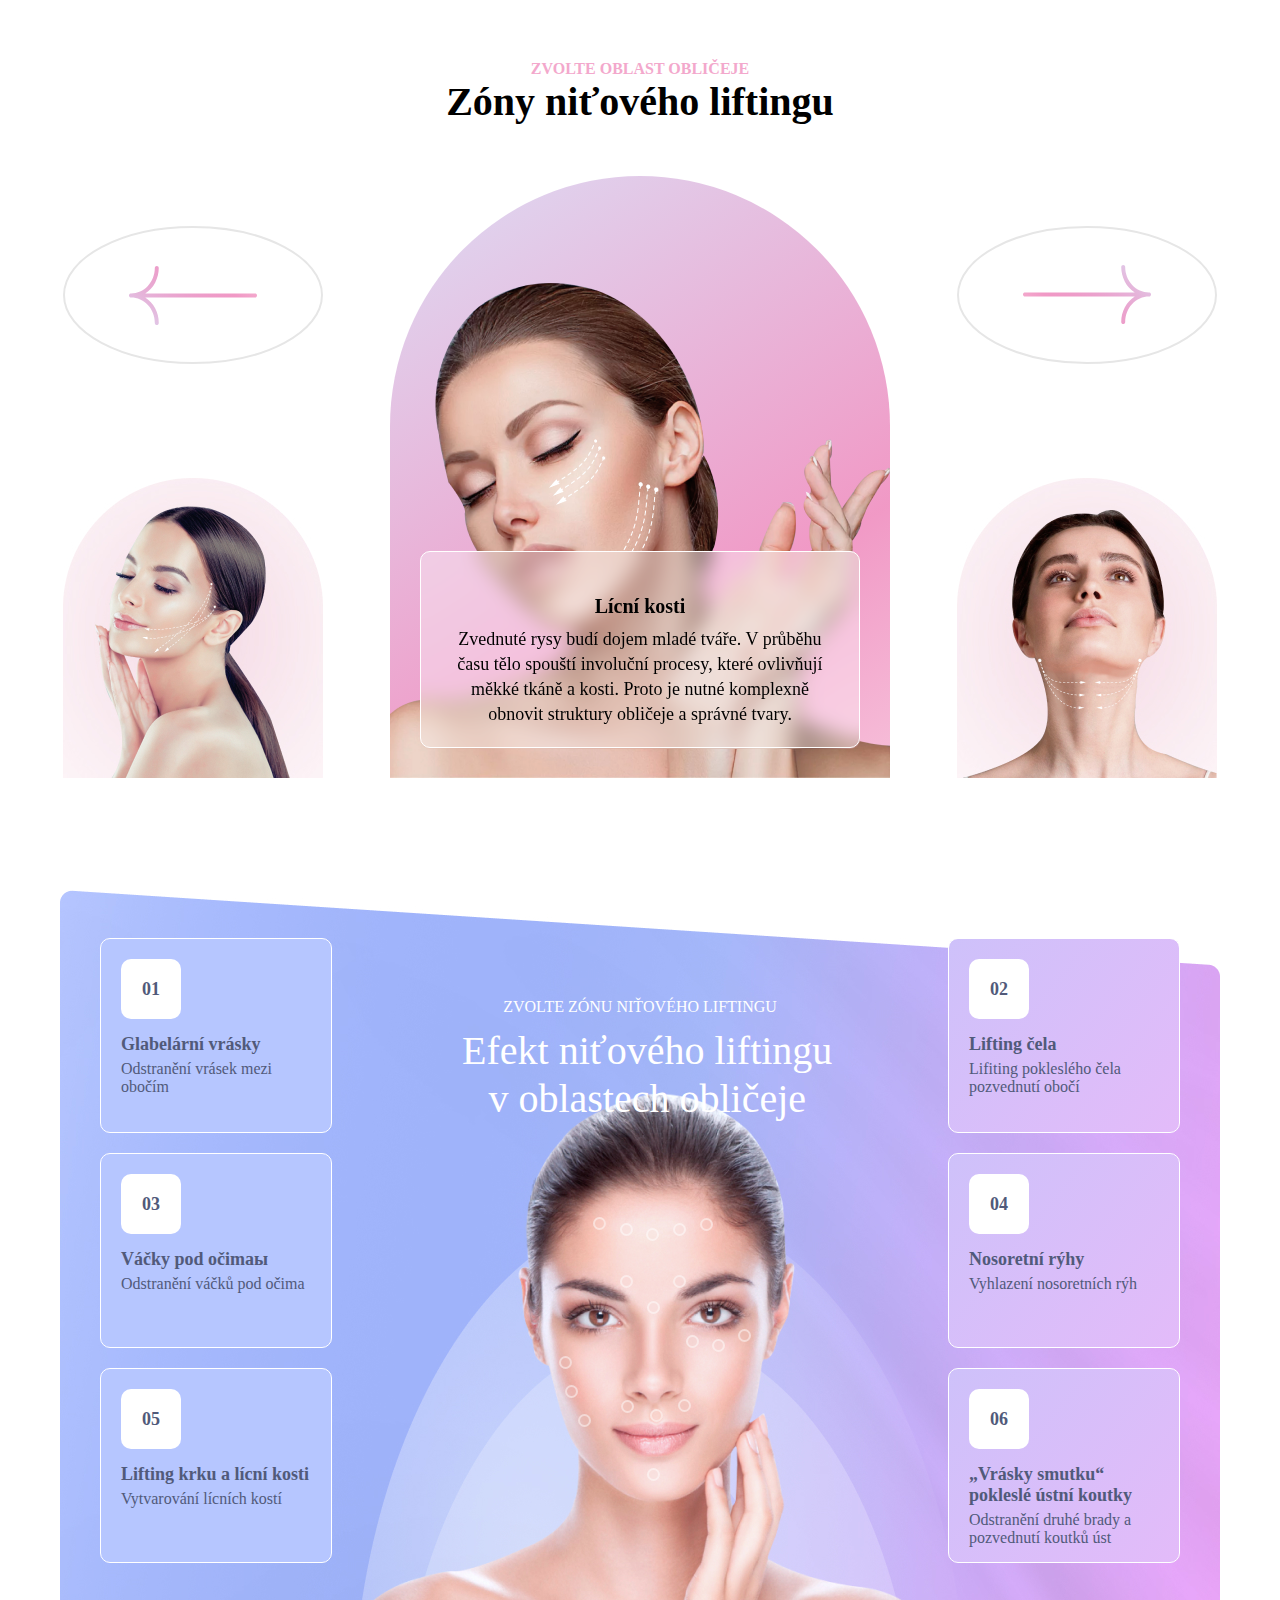
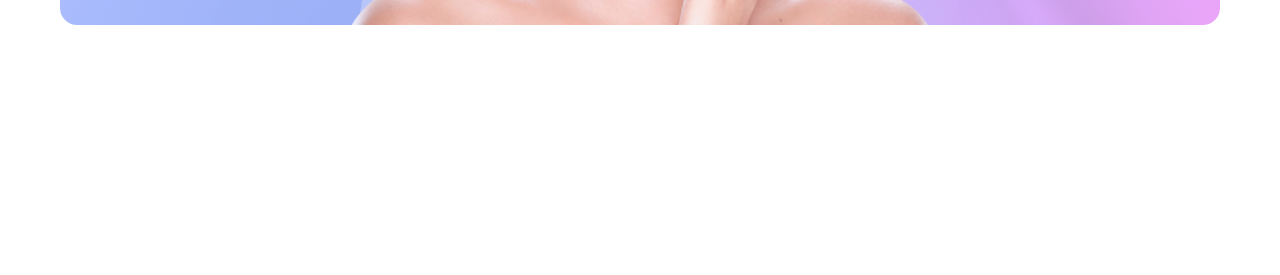
==== commit ab4b8b3a: "updated slider added chezh text" ====
--- a/src/index.html
+++ b/src/index.html
@@ -23,8 +23,8 @@
 <section class="lift">
   <div class="container">
     <div class="lift-title">
-      <div class="lift-title__uptitle">Выберите нужную зону</div>
-      <h2 class="lift-title__title">Зоны для нитевого лифтинга</h2>
+      <div class="lift-title__uptitle">Zvolte oblast obličeje</div>
+      <h2 class="lift-title__title">Zóny niťového liftingu</h2>
     </div>
     <div class="lift-slider">
       <div class="lift-slider__1 lift-slider_small">
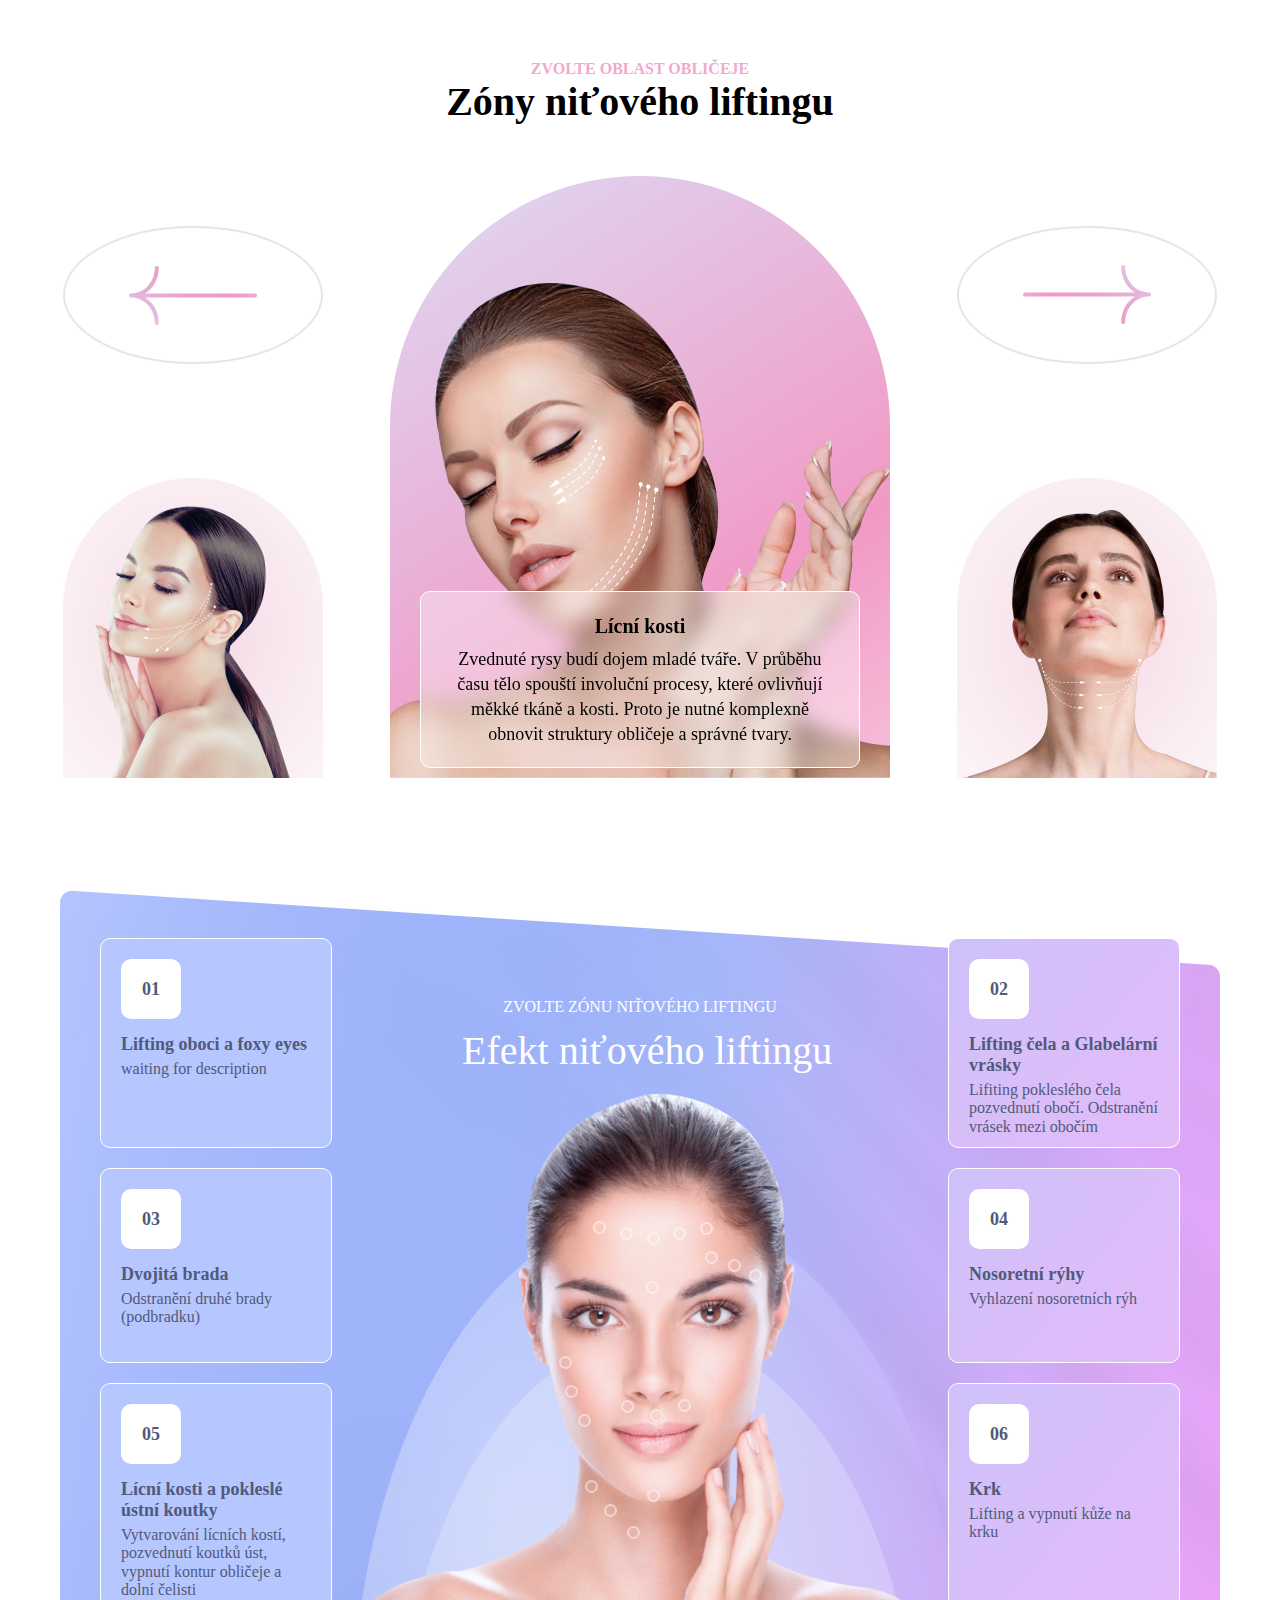
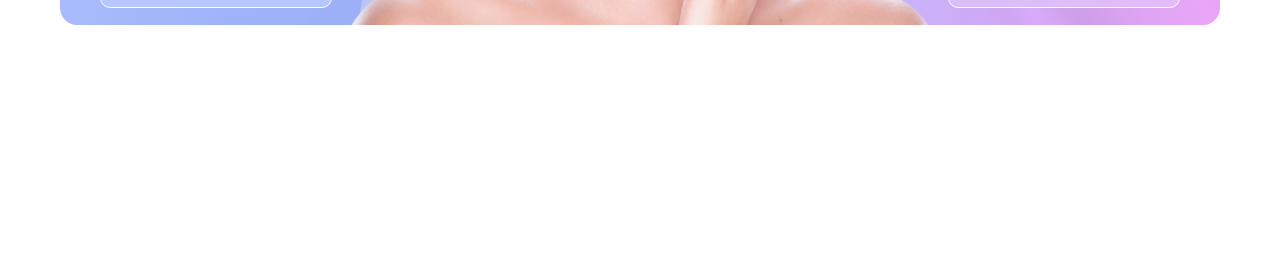
==== commit 1fbe086c: "this one has been updated" ====
--- a/src/index.html
+++ b/src/index.html
@@ -76,10 +76,10 @@
             01
           </div>
           <div class="zone-desciprtion__item-title">
-            Glabelární vrásky
-          </div>
-          <div class="zone-desciprtion__item-description">
-            Odstranění vrásek mezi obočím
+            Lifting oboci a foxy eyes
+          </div>
+          <div class="zone-desciprtion__item-description">
+            waiting for description
           </div>
         </div>
         <div class="zone-desciprtion__item" data-zone="3">
@@ -87,10 +87,10 @@
             03
           </div>
           <div class="zone-desciprtion__item-title">
-            Váčky pod očimaы
-          </div>
-          <div class="zone-desciprtion__item-description">
-            Odstranění váčků pod očima
+            Dvojitá brada
+          </div>
+          <div class="zone-desciprtion__item-description">
+            Odstranění druhé brady (podbradku)
           </div>
         </div>
         <div class="zone-desciprtion__item" data-zone="5">
@@ -98,10 +98,10 @@
             05
           </div>
           <div class="zone-desciprtion__item-title">
-            Lifting krku a lícní kosti
-          </div>
-          <div class="zone-desciprtion__item-description">
-            Vytvarování lícních kostí
+            Lícní kosti a pokleslé ústní koutky
+          </div>
+          <div class="zone-desciprtion__item-description">
+            Vytvarování lícních kostí, pozvednutí koutků úst, vypnutí kontur obličeje a dolní čelisti
           </div>
         </div>
       </div>
@@ -110,26 +110,27 @@
           Zvolte zónu niťového liftingu
         </div>
         <div class="zone-center__title">
-          Efekt niťového liftingu v oblastech obličeje
+          Efekt niťového liftingu
         </div>
         <!-- zone dots -->
         <div class="zone-center__dots">
           <!-- zone dots 1 -->
-          <div class="zone-center__dot_1 zone-center__dot-block" data-zone="1">
+          <div class="zone-center__dot_1 zone-center__dot-block" data-zone="2">
+            <div class="zone-center__dot"></div>
+            <div class="zone-center__dot"></div>
+            <div class="zone-center__dot"></div>
             <div class="zone-center__dot"></div>
             <div class="zone-center__dot"></div>
             <div class="zone-center__dot"></div>
           </div>
           <!-- zone dots 2 -->
-          <div class="zone-center__dot_2 zone-center__dot-block" data-zone="2">
-            <div class="zone-center__dot"></div>
-            <div class="zone-center__dot"></div>
+          <div class="zone-center__dot_2 zone-center__dot-block" data-zone="6">
             <div class="zone-center__dot"></div>
             <div class="zone-center__dot"></div>
             <div class="zone-center__dot"></div>
           </div>
           <!-- zone dots 3 -->
-          <div class="zone-center__dot_3 zone-center__dot-block" data-zone="3">
+          <div class="zone-center__dot_3 zone-center__dot-block" data-zone="1">
             <div class="zone-center__dot"></div>
             <div class="zone-center__dot"></div>
             <div class="zone-center__dot"></div>
@@ -147,7 +148,7 @@
             <div class="zone-center__dot"></div>
           </div>
           <!-- zone dots 6 -->
-          <div class="zone-center__dot_6 zone-center__dot-block" data-zone="6">
+          <div class="zone-center__dot_6 zone-center__dot-block" data-zone="3">
             <div class="zone-center__dot"></div>
           </div>
         </div>
@@ -167,10 +168,10 @@
             02
           </div>
           <div class="zone-desciprtion__item-title">
-            Lifting čela
-          </div>
-          <div class="zone-desciprtion__item-description">
-            Lifiting pokleslého čela pozvednutí obočí
+            Lifting čela a Glabelární vrásky
+          </div>
+          <div class="zone-desciprtion__item-description">
+            Lifiting pokleslého čela pozvednutí obočí. Odstranění vrásek mezi obočím
           </div>
         </div>
         <div class="zone-desciprtion__item zone-desciprtion__item_purple" data-zone="4">
@@ -189,10 +190,10 @@
             06
           </div>
           <div class="zone-desciprtion__item-title">
-            „Vrásky smutku“ pokleslé ústní koutky
-          </div>
-          <div class="zone-desciprtion__item-description">
-            Odstranění druhé brady a pozvednutí koutků úst
+            Krk
+          </div>
+          <div class="zone-desciprtion__item-description">
+             Lifting a vypnutí kůže na krku
           </div>
         </div>
       </div>
--- a/src/css/style.css
+++ b/src/css/style.css
@@ -1567,11 +1567,12 @@
   -webkit-backdrop-filter: blur(10px);
           backdrop-filter: blur(10px);
   border-radius: 10px;
-  padding-top: 40px;
+  padding-top: 20px;
   padding-right: 30px;
   padding-left: 30px;
   padding-bottom: 20px;
   margin: 30px;
+  margin-bottom: 10px;
   border-radius: 10px;
   border: 1px solid #fff;
 }
@@ -1711,6 +1712,14 @@
   cursor: pointer;
   -webkit-transition: 0.5s;
   transition: 0.5s;
+}
+
+.zone-desciprtion__item:nth-child(1) {
+  height: 210px;
+}
+
+.zone-desciprtion__item:nth-child(3) {
+  height: 225px;
 }
 
 .zone-desciprtion__item_purple {
@@ -1918,48 +1927,53 @@
 }
 
 .zone-center__dot_1 .zone-center__dot:nth-child(1) {
-  -webkit-transform: translate(-27px, 0px);
-          transform: translate(-27px, 0px);
+  -webkit-transform: translate(-1px, 6px);
+          transform: translate(-1px, 6px);
 }
 
 .zone-center__dot_1 .zone-center__dot:nth-child(2) {
-  -webkit-transform: translate(26px, -13px);
-          transform: translate(26px, -13px);
+  -webkit-transform: translate(53px, -66px);
+          transform: translate(53px, -66px);
 }
 
 .zone-center__dot_1 .zone-center__dot:nth-child(3) {
-  -webkit-transform: translate(0px, 0px);
-          transform: translate(0px, 0px);
+  -webkit-transform: translate(26px, -74px);
+          transform: translate(26px, -74px);
+}
+
+.zone-center__dot_1 .zone-center__dot:nth-child(4) {
+  -webkit-transform: translate(0px, -82px);
+          transform: translate(0px, -82px);
+}
+
+.zone-center__dot_1 .zone-center__dot:nth-child(5) {
+  -webkit-transform: translate(-27px, -100px);
+          transform: translate(-27px, -100px);
+}
+
+.zone-center__dot_1 .zone-center__dot:nth-child(6) {
+  -webkit-transform: translate(-54px, -119px);
+          transform: translate(-54px, -119px);
 }
 
 .zone-center__dot_2 {
-  -webkit-transform: translate(156px, 103px);
-          transform: translate(156px, 103px);
+  -webkit-transform: translate(148px, 366px);
+          transform: translate(148px, 366px);
 }
 
 .zone-center__dot_2 .zone-center__dot:nth-child(1) {
-  -webkit-transform: translate(54px, 42px);
-          transform: translate(54px, 42px);
+  -webkit-transform: translate(-53px, 41px);
+          transform: translate(-53px, 41px);
 }
 
 .zone-center__dot_2 .zone-center__dot:nth-child(2) {
-  -webkit-transform: translate(27px, 34px);
-          transform: translate(27px, 34px);
+  -webkit-transform: translate(-34px, 52px);
+          transform: translate(-34px, 52px);
 }
 
 .zone-center__dot_2 .zone-center__dot:nth-child(3) {
-  -webkit-transform: translate(-53px, 15px);
-          transform: translate(-53px, 15px);
-}
-
-.zone-center__dot_2 .zone-center__dot:nth-child(4) {
-  -webkit-transform: translate(-26px, 8px);
-          transform: translate(-26px, 8px);
-}
-
-.zone-center__dot_2 .zone-center__dot:nth-child(5) {
-  -webkit-transform: translate(0px, 0px);
-          transform: translate(0px, 0px);
+  -webkit-transform: translate(-11px, 61px);
+          transform: translate(-11px, 61px);
 }
 
 .zone-center__dot_3 {
@@ -1968,18 +1982,18 @@
 }
 
 .zone-center__dot_3 .zone-center__dot:nth-child(1) {
-  -webkit-transform: translate(0px, 0px);
-          transform: translate(0px, 0px);
+  -webkit-transform: translate(16px, -80px);
+          transform: translate(16px, -80px);
 }
 
 .zone-center__dot_3 .zone-center__dot:nth-child(2) {
-  -webkit-transform: translate(-26px, -17px);
-          transform: translate(-26px, -17px);
+  -webkit-transform: translate(-7px, -101px);
+          transform: translate(-7px, -101px);
 }
 
 .zone-center__dot_3 .zone-center__dot:nth-child(3) {
-  -webkit-transform: translate(26px, -36px);
-          transform: translate(26px, -36px);
+  -webkit-transform: translate(37px, -96px);
+          transform: translate(37px, -96px);
 }
 
 .zone-center__dot_4 {
@@ -2023,8 +2037,8 @@
 }
 
 .zone-center__dot_6 {
-  -webkit-transform: translate(157px, 395px);
-          transform: translate(157px, 395px);
+  -webkit-transform: translate(157px, 416px);
+          transform: translate(157px, 416px);
 }
 
 .zone-center__dot_6 .zone-center__dot:nth-child(1) {
@@ -2041,8 +2055,8 @@
             transform: translate(46%, 93px);
   }
   .zone-center__dot_2 {
-    -webkit-transform: translate(47%, 1px);
-            transform: translate(47%, 1px);
+    -webkit-transform: translate(43%, 239px);
+            transform: translate(43%, 239px);
   }
   .zone-center__dot_3 {
     -webkit-transform: translate(72%, 155px);
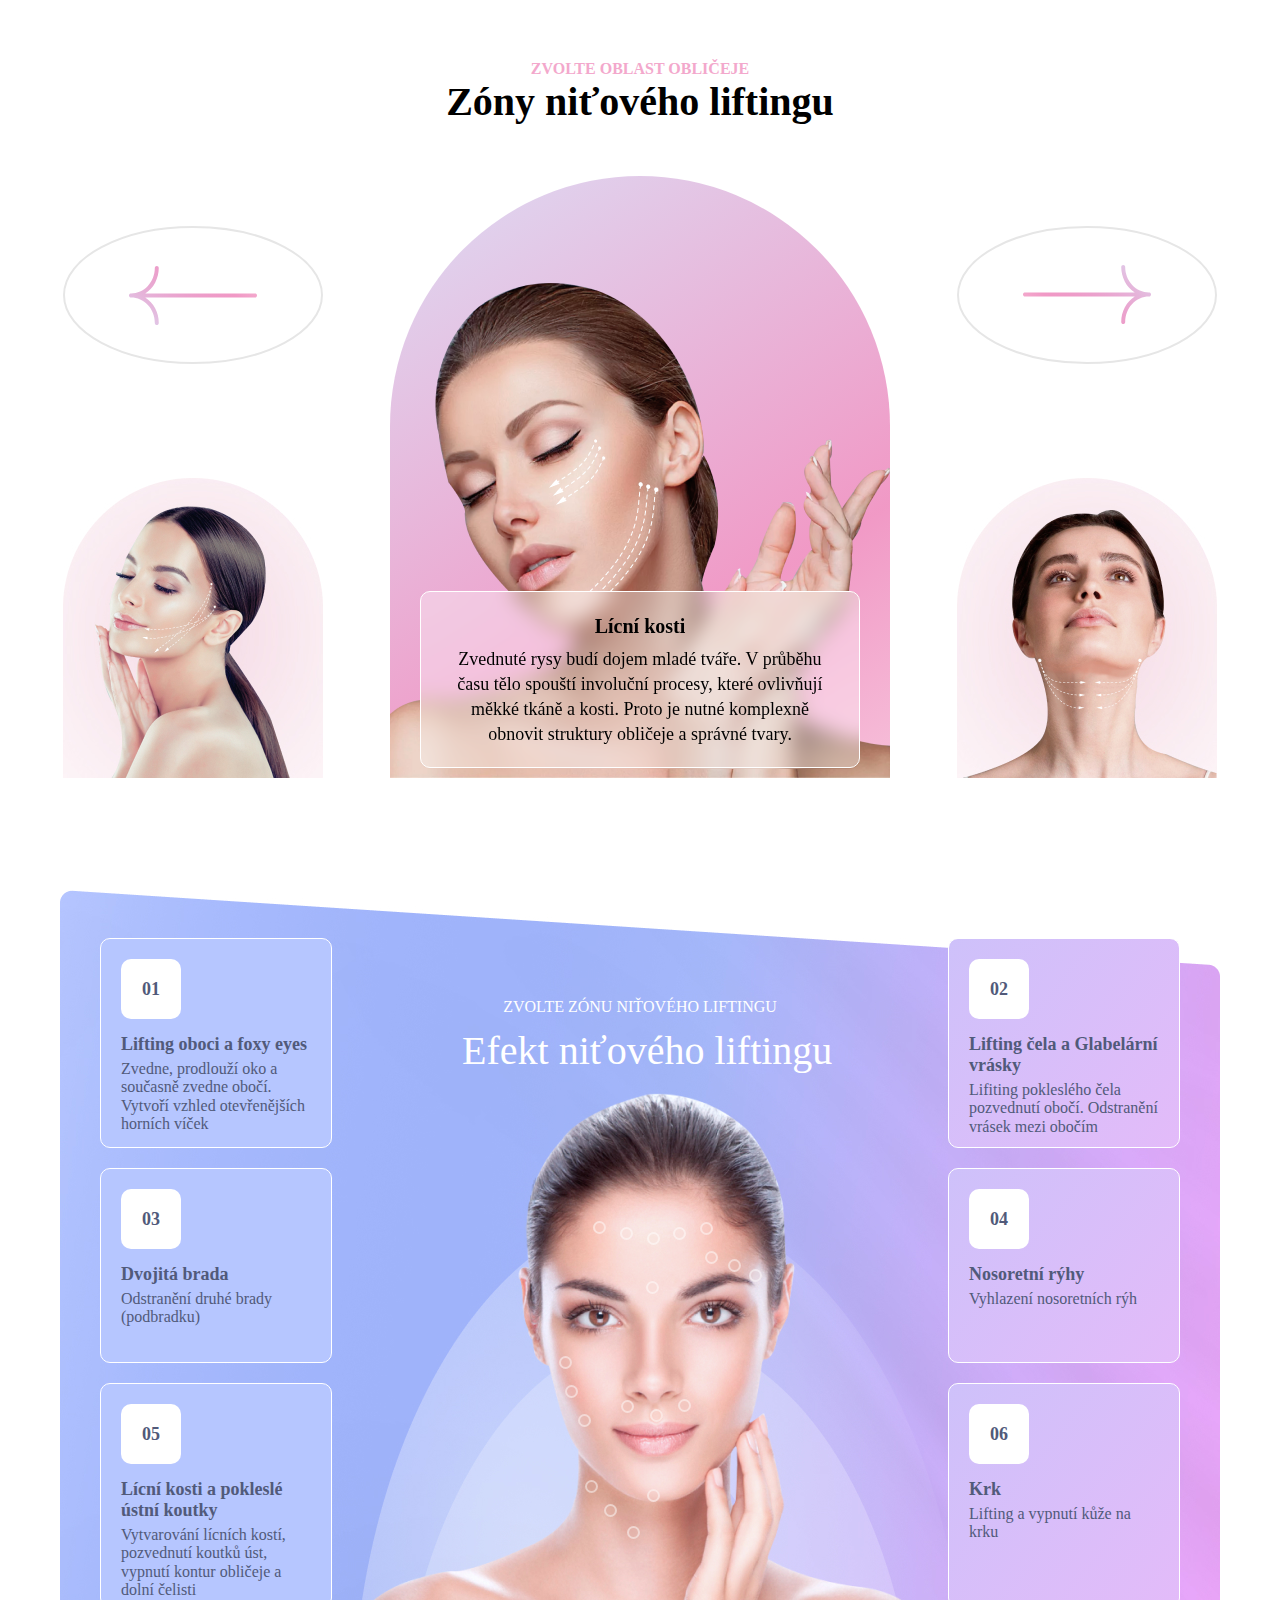
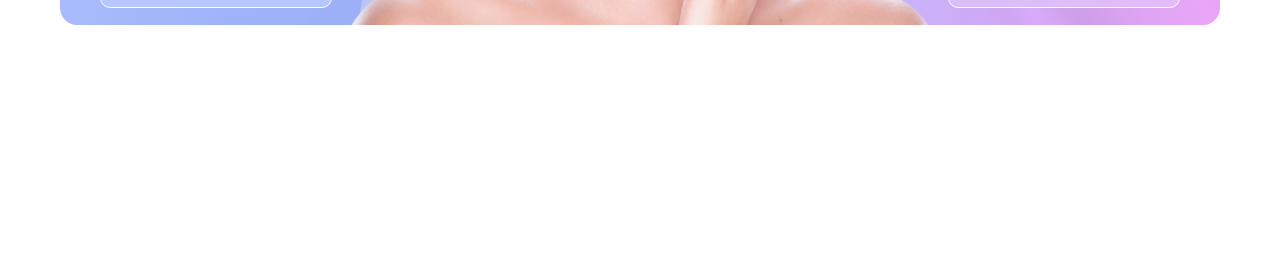
==== commit c9b519de: "added image" ====
--- a/src/index.html
+++ b/src/index.html
@@ -79,7 +79,7 @@
             Lifting oboci a foxy eyes
           </div>
           <div class="zone-desciprtion__item-description">
-            waiting for description
+            Zvedne, prodlouží oko a současně zvedne obočí. Vytvoří vzhled otevřenějších horních víček
           </div>
         </div>
         <div class="zone-desciprtion__item" data-zone="3">
--- a/src/css/style.css
+++ b/src/css/style.css
@@ -1877,6 +1877,9 @@
   .zone-center__title {
     line-height: 130%;
     font-size: 30px;
+    left: 0;
+    right: 0;
+    top: 60px;
   }
   .zone-center__uptitle {
     font-size: 14px;
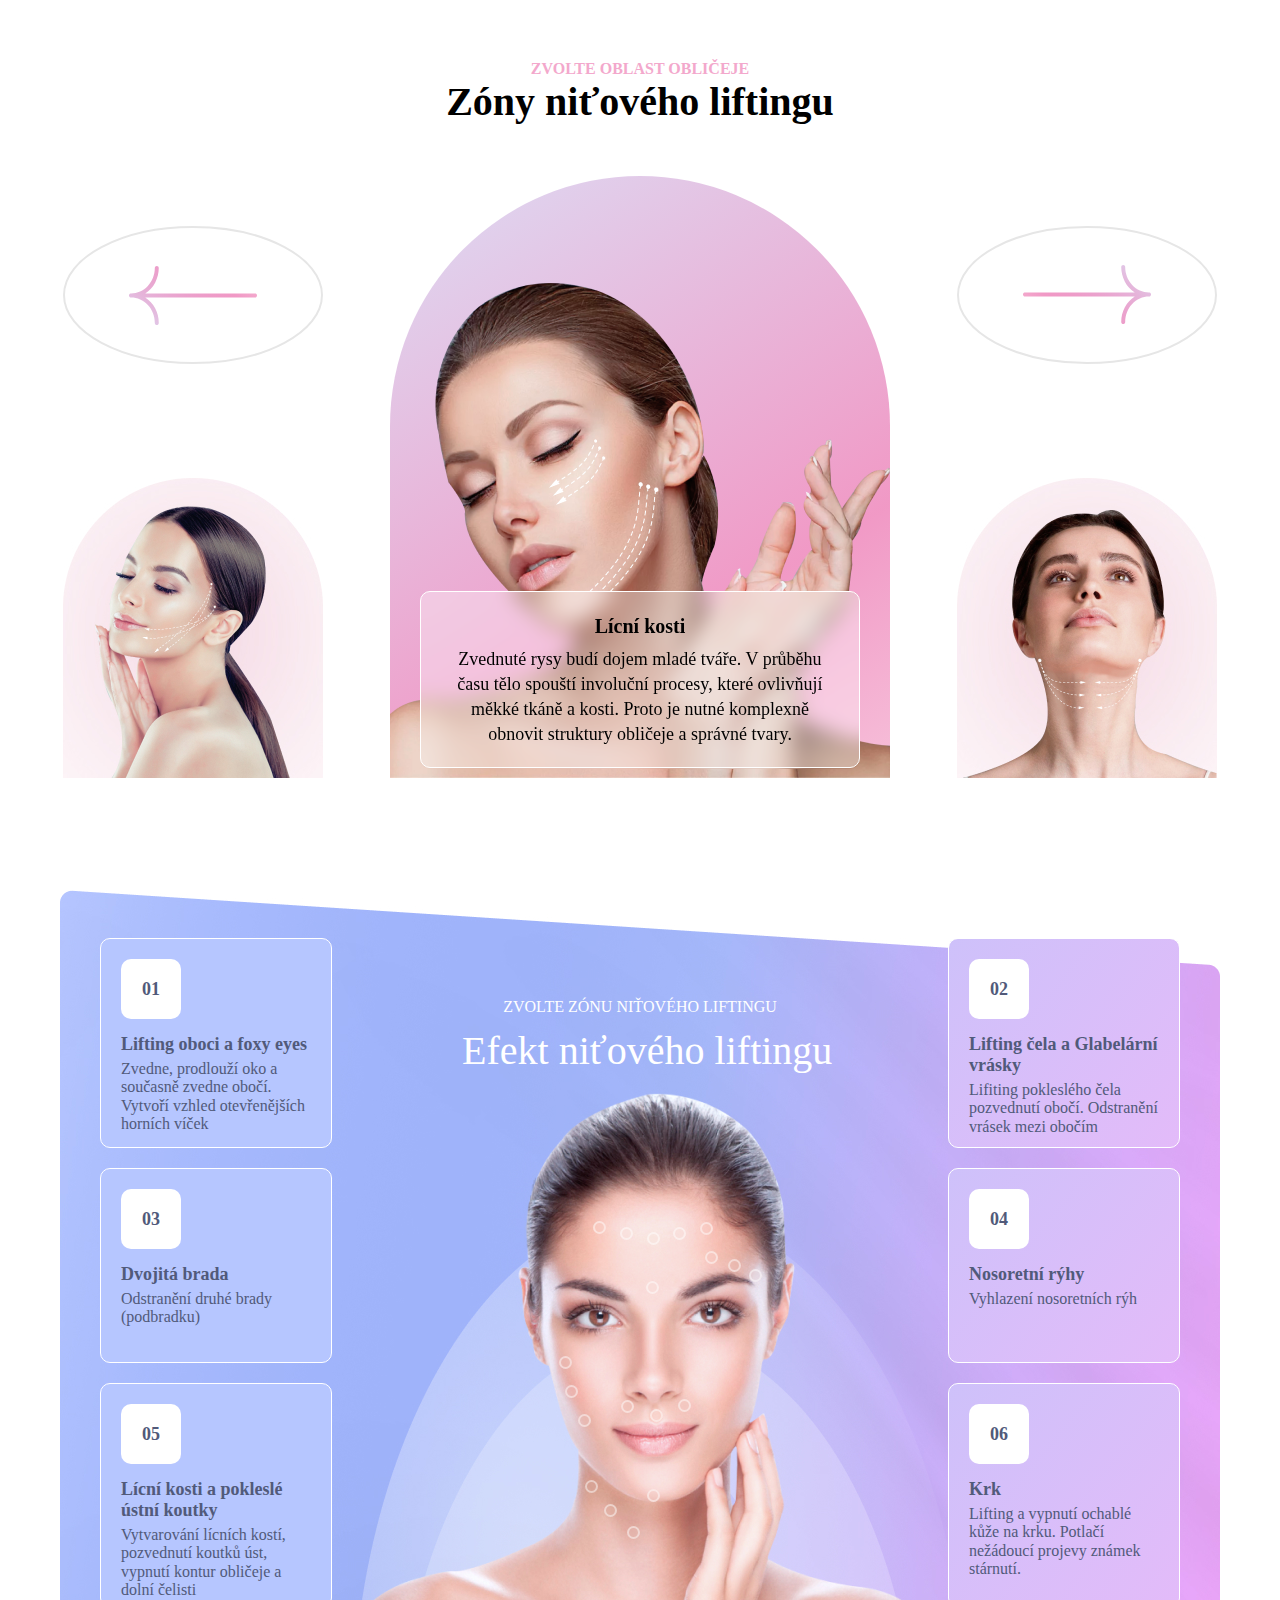
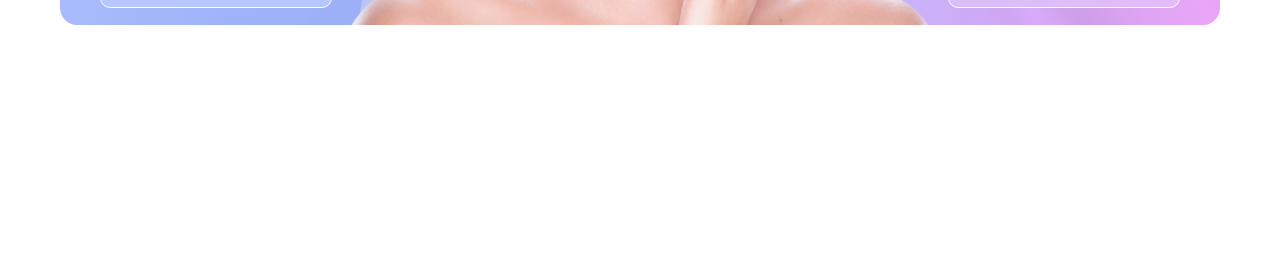
==== commit 8d3447f8: "images updated" ====
--- a/src/index.html
+++ b/src/index.html
@@ -10,13 +10,14 @@
   <link rel="preload" as="image" href="./img/big-one_3.png">
   <link rel="preload" as="image" href="./img/big-one_4.png">
   <link rel="preload" as="image" href="./img/big-one_5.png">
-  <link rel="preload" as="image" href="./img/big-one_6.png">
+  <link rel="preload" as="image" href="./img/big-one_7.png">
   <link rel="preload" as="image" href="./img/small-one_1.jpg">
   <link rel="preload" as="image" href="./img/small-one_2.jpg">
   <link rel="preload" as="image" href="./img/small-one_3.jpg">
   <link rel="preload" as="image" href="./img/small-one_4.jpg">
   <link rel="preload" as="image" href="./img/small-one_5.jpg">
   <link rel="preload" as="image" href="./img/small-one_6.jpg">
+  <link rel="preload" as="image" href="./img/small-one_7.jpg">
 </head>
 <body>  
 
@@ -193,7 +194,7 @@
             Krk
           </div>
           <div class="zone-desciprtion__item-description">
-             Lifting a vypnutí kůže na krku
+             Lifting a vypnutí ochablé kůže na krku. Potlačí nežádoucí projevy známek stárnutí.
           </div>
         </div>
       </div>
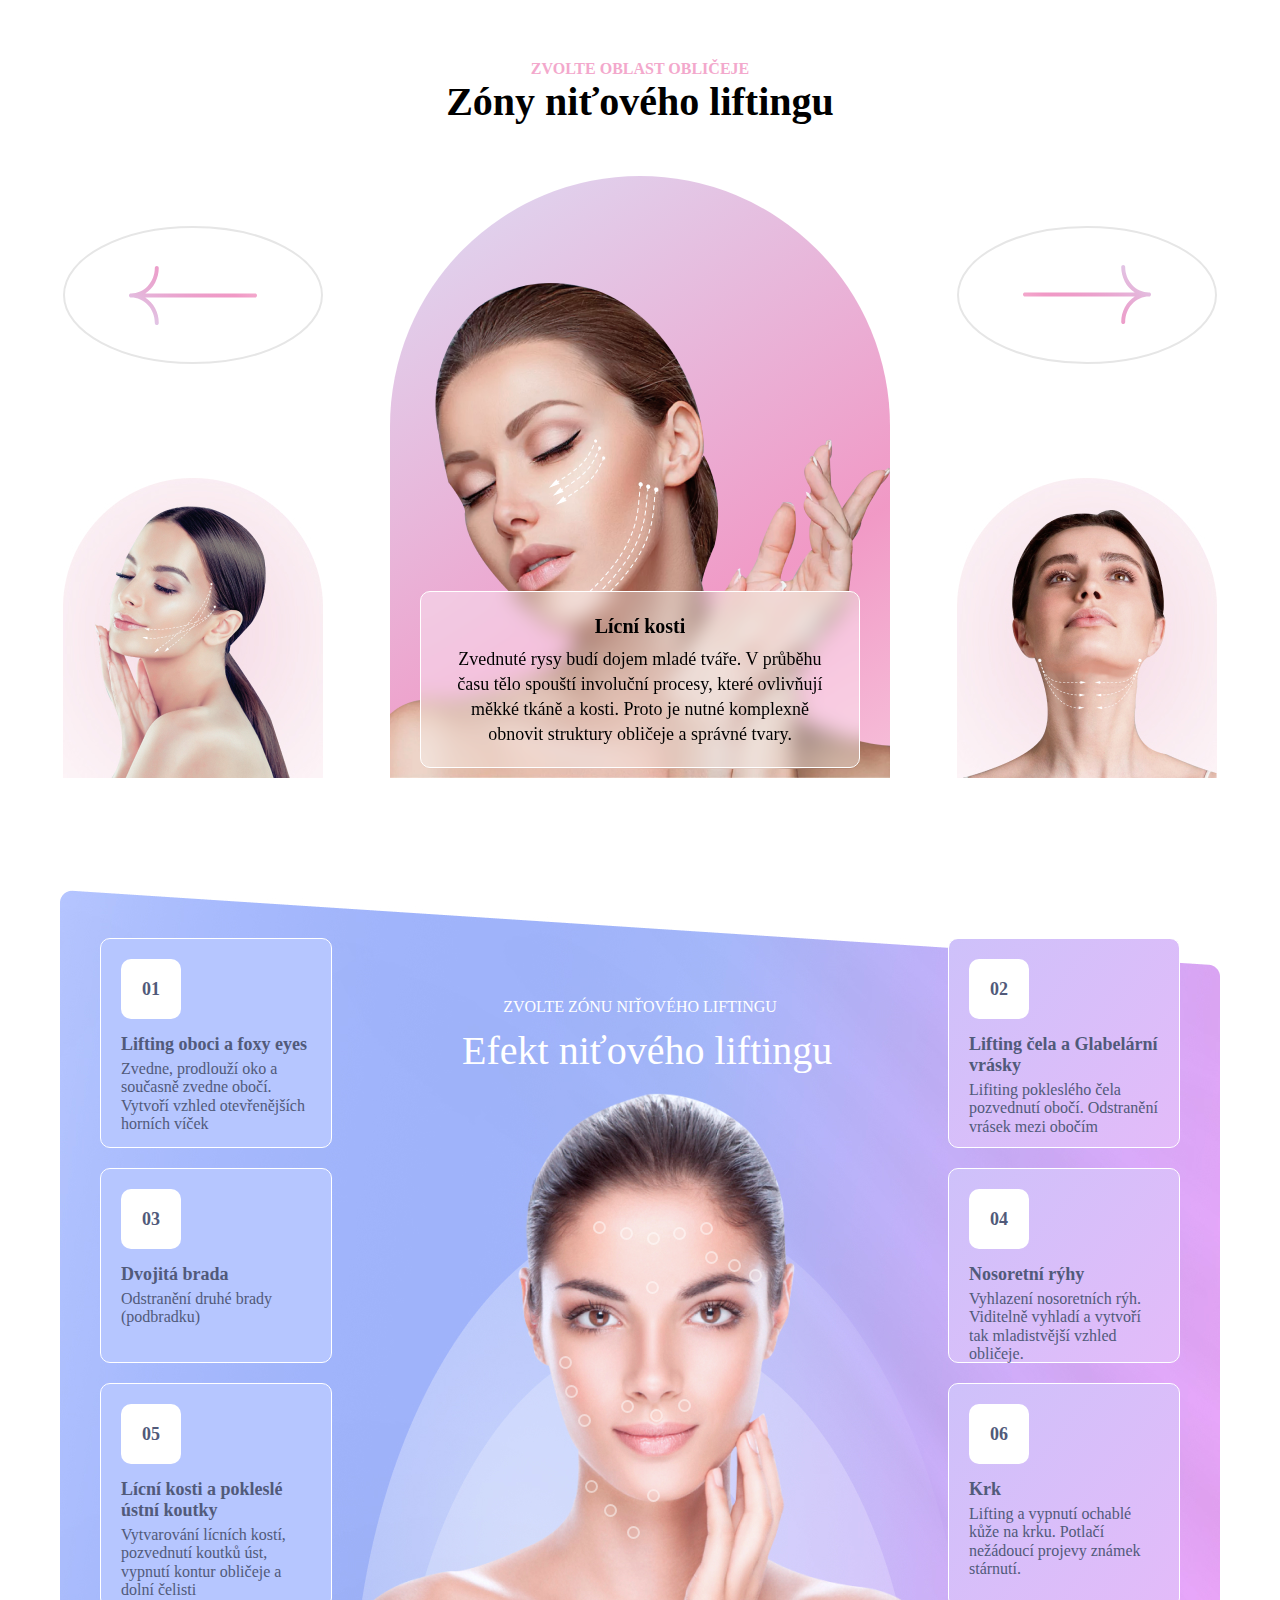
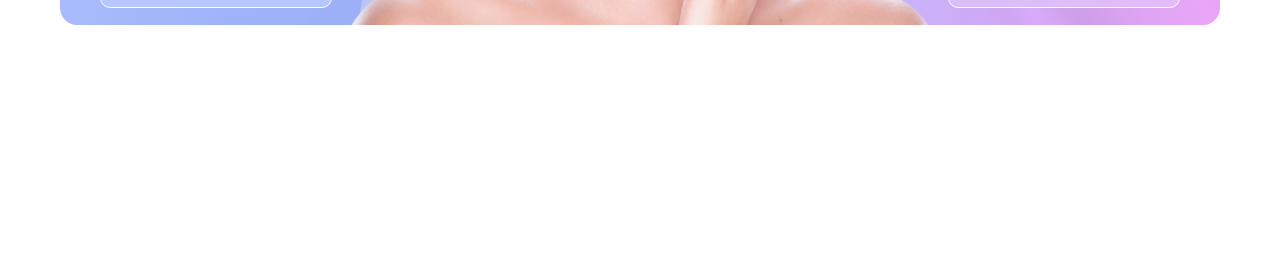
==== commit fdb1e601: "images updated" ====
--- a/src/index.html
+++ b/src/index.html
@@ -183,7 +183,7 @@
             Nosoretní rýhy
           </div>
           <div class="zone-desciprtion__item-description">
-            Vyhlazení nosoretních rýh
+            Vyhlazení nosoretních rýh. Viditelně vyhladí a vytvoří tak mladistvější vzhled obličeje.
           </div>
         </div>
         <div class="zone-desciprtion__item zone-desciprtion__item_purple" data-zone="6">
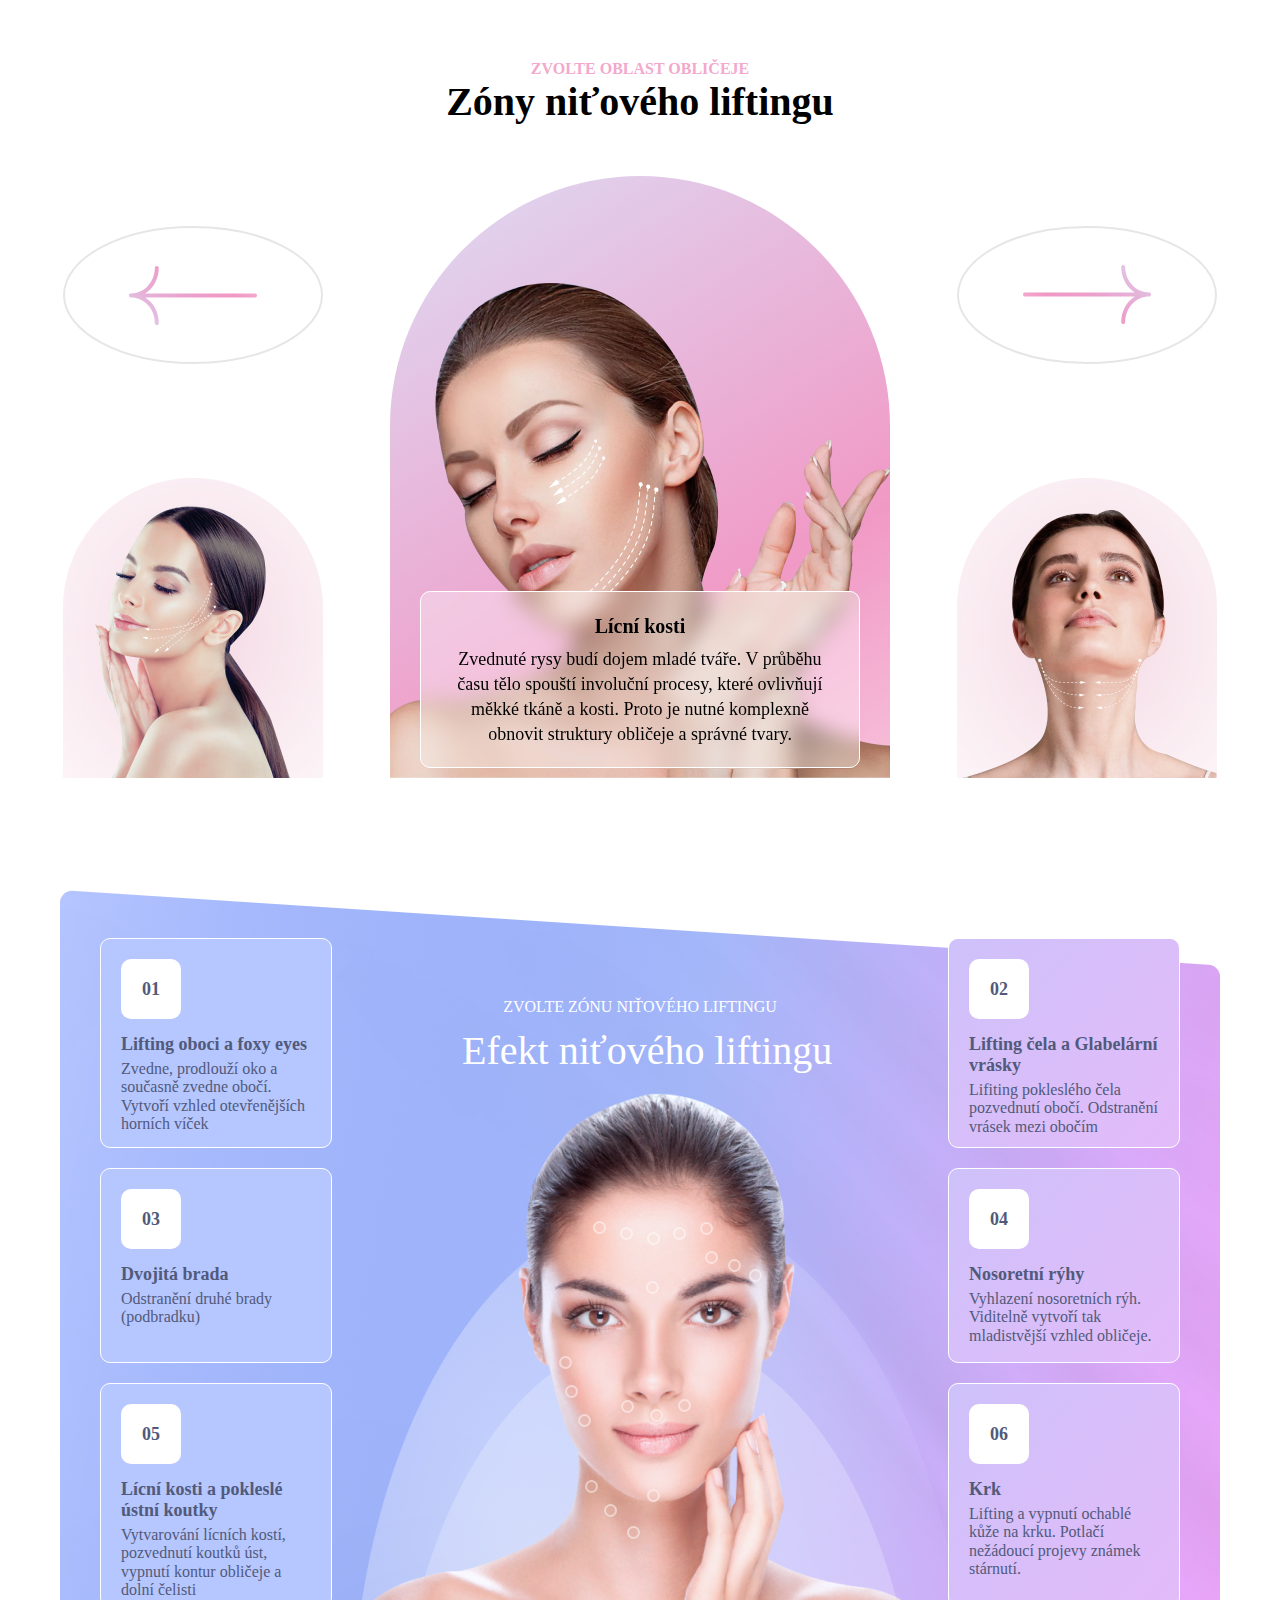
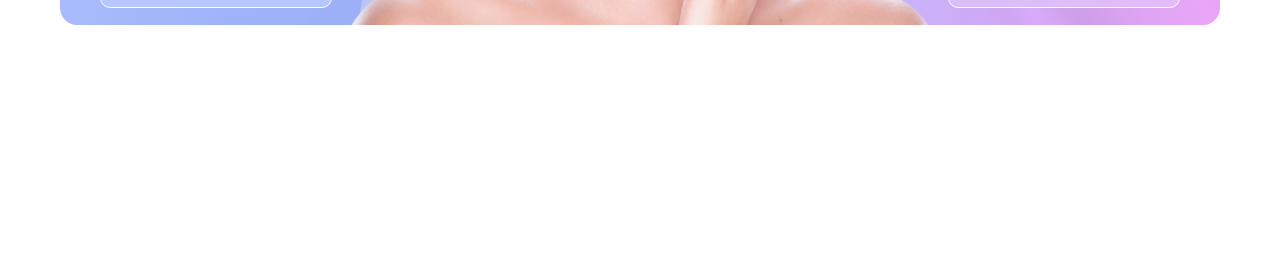
==== commit f0baa050: "images updated" ====
--- a/src/index.html
+++ b/src/index.html
@@ -183,7 +183,7 @@
             Nosoretní rýhy
           </div>
           <div class="zone-desciprtion__item-description">
-            Vyhlazení nosoretních rýh. Viditelně vyhladí a vytvoří tak mladistvější vzhled obličeje.
+            Vyhlazení nosoretních rýh. Viditelně vytvoří tak mladistvější vzhled obličeje.
           </div>
         </div>
         <div class="zone-desciprtion__item zone-desciprtion__item_purple" data-zone="6">
